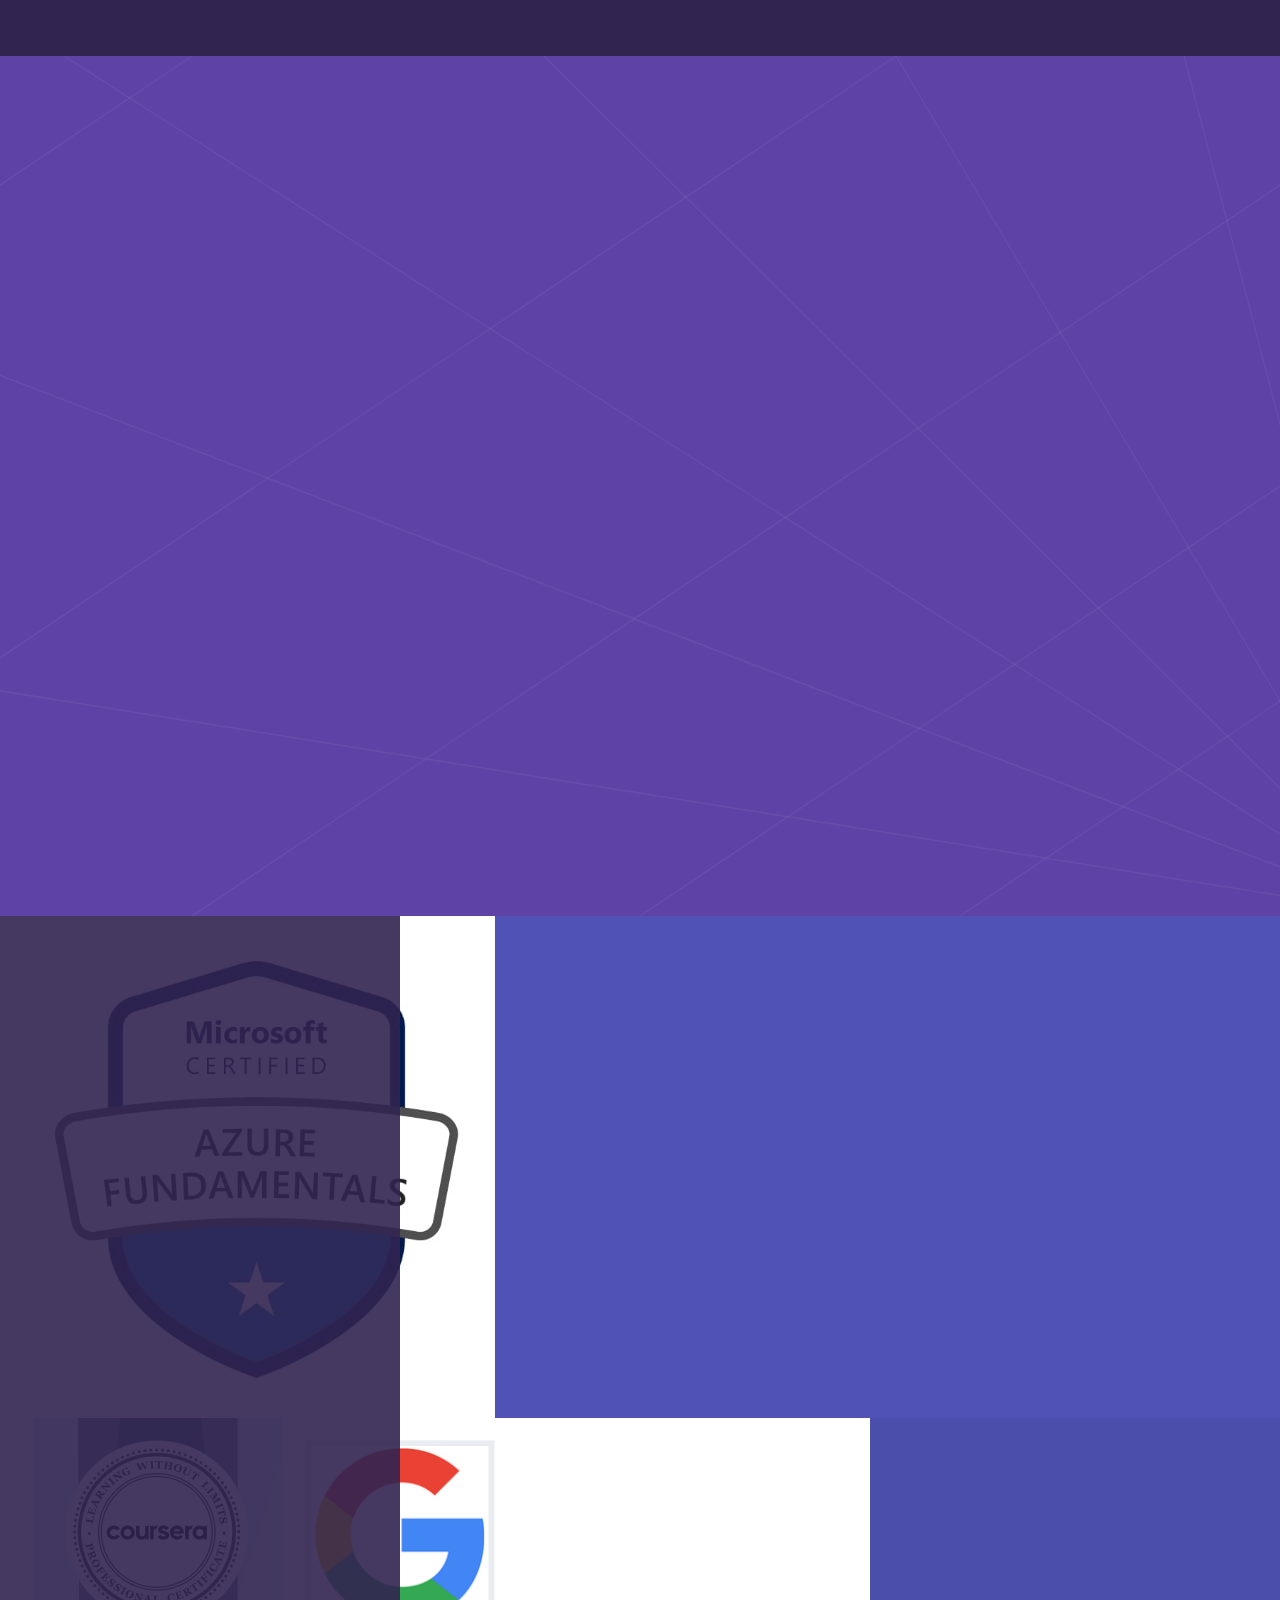
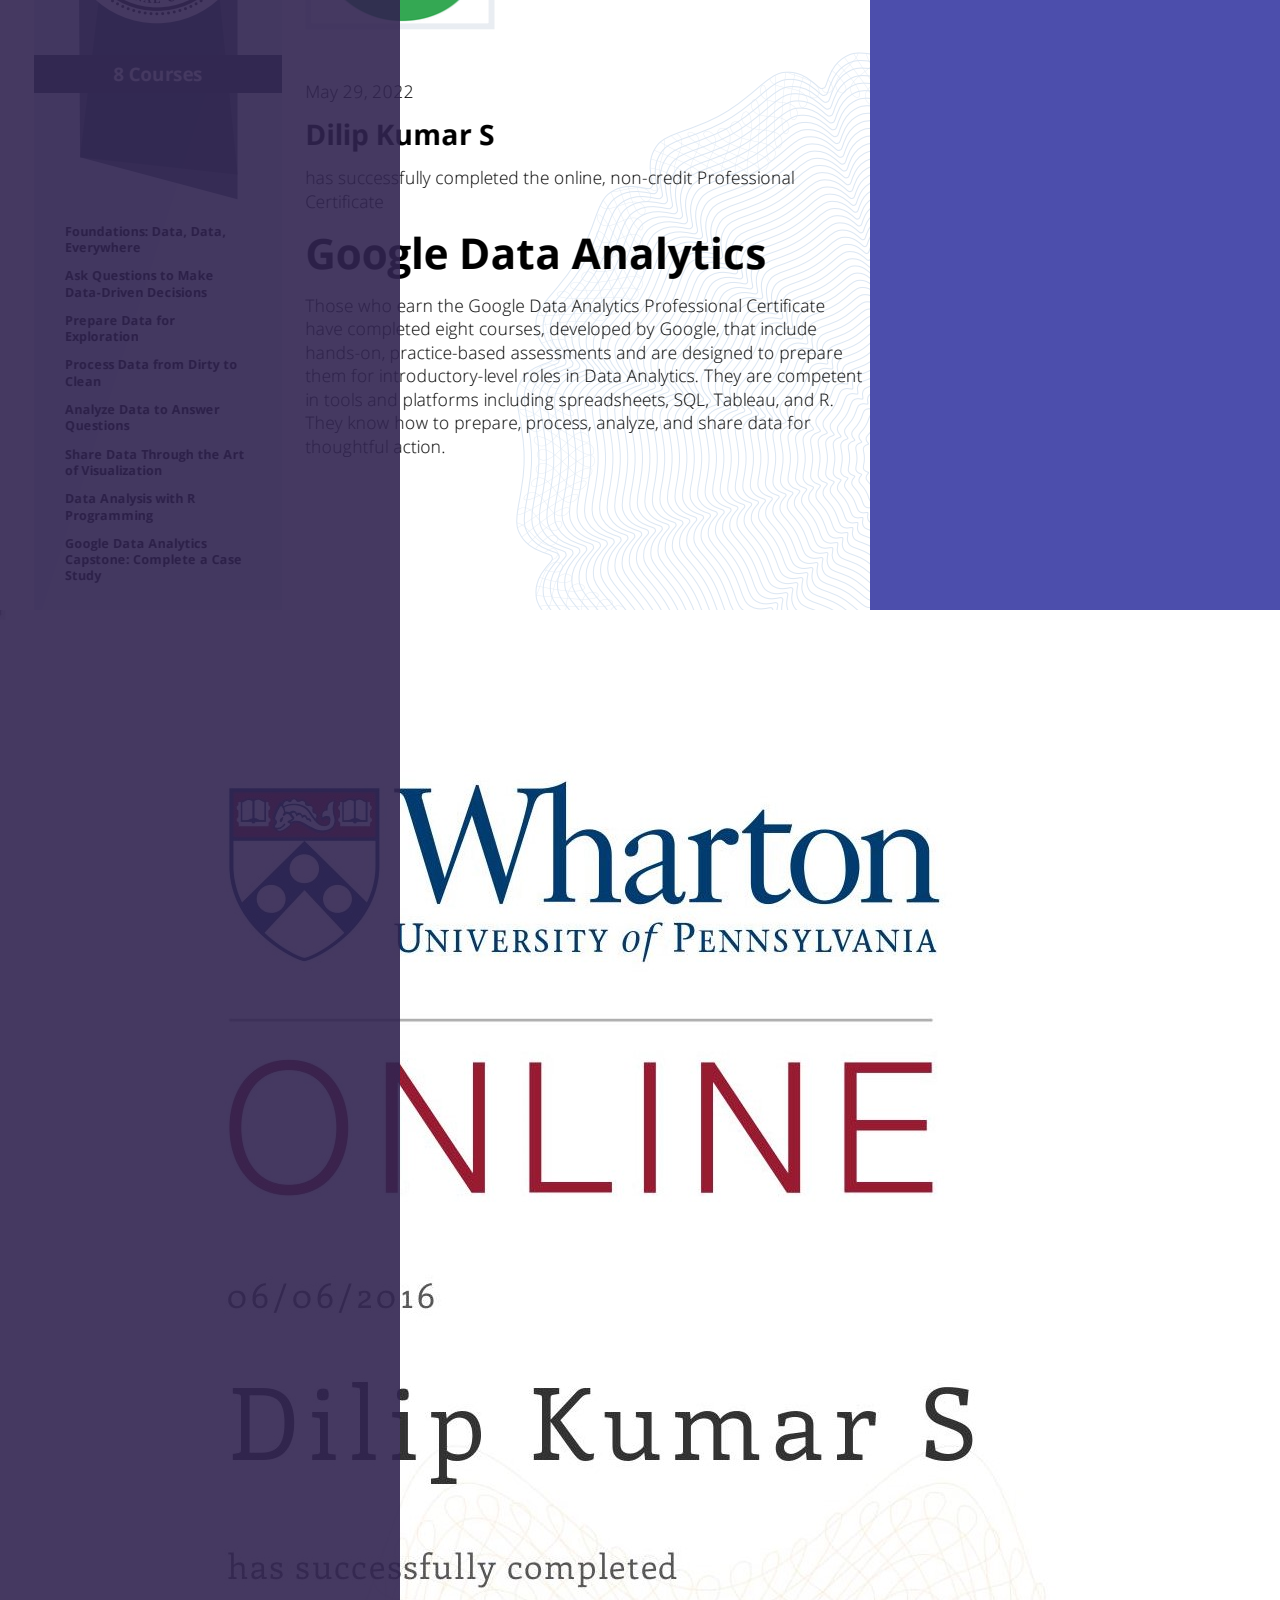
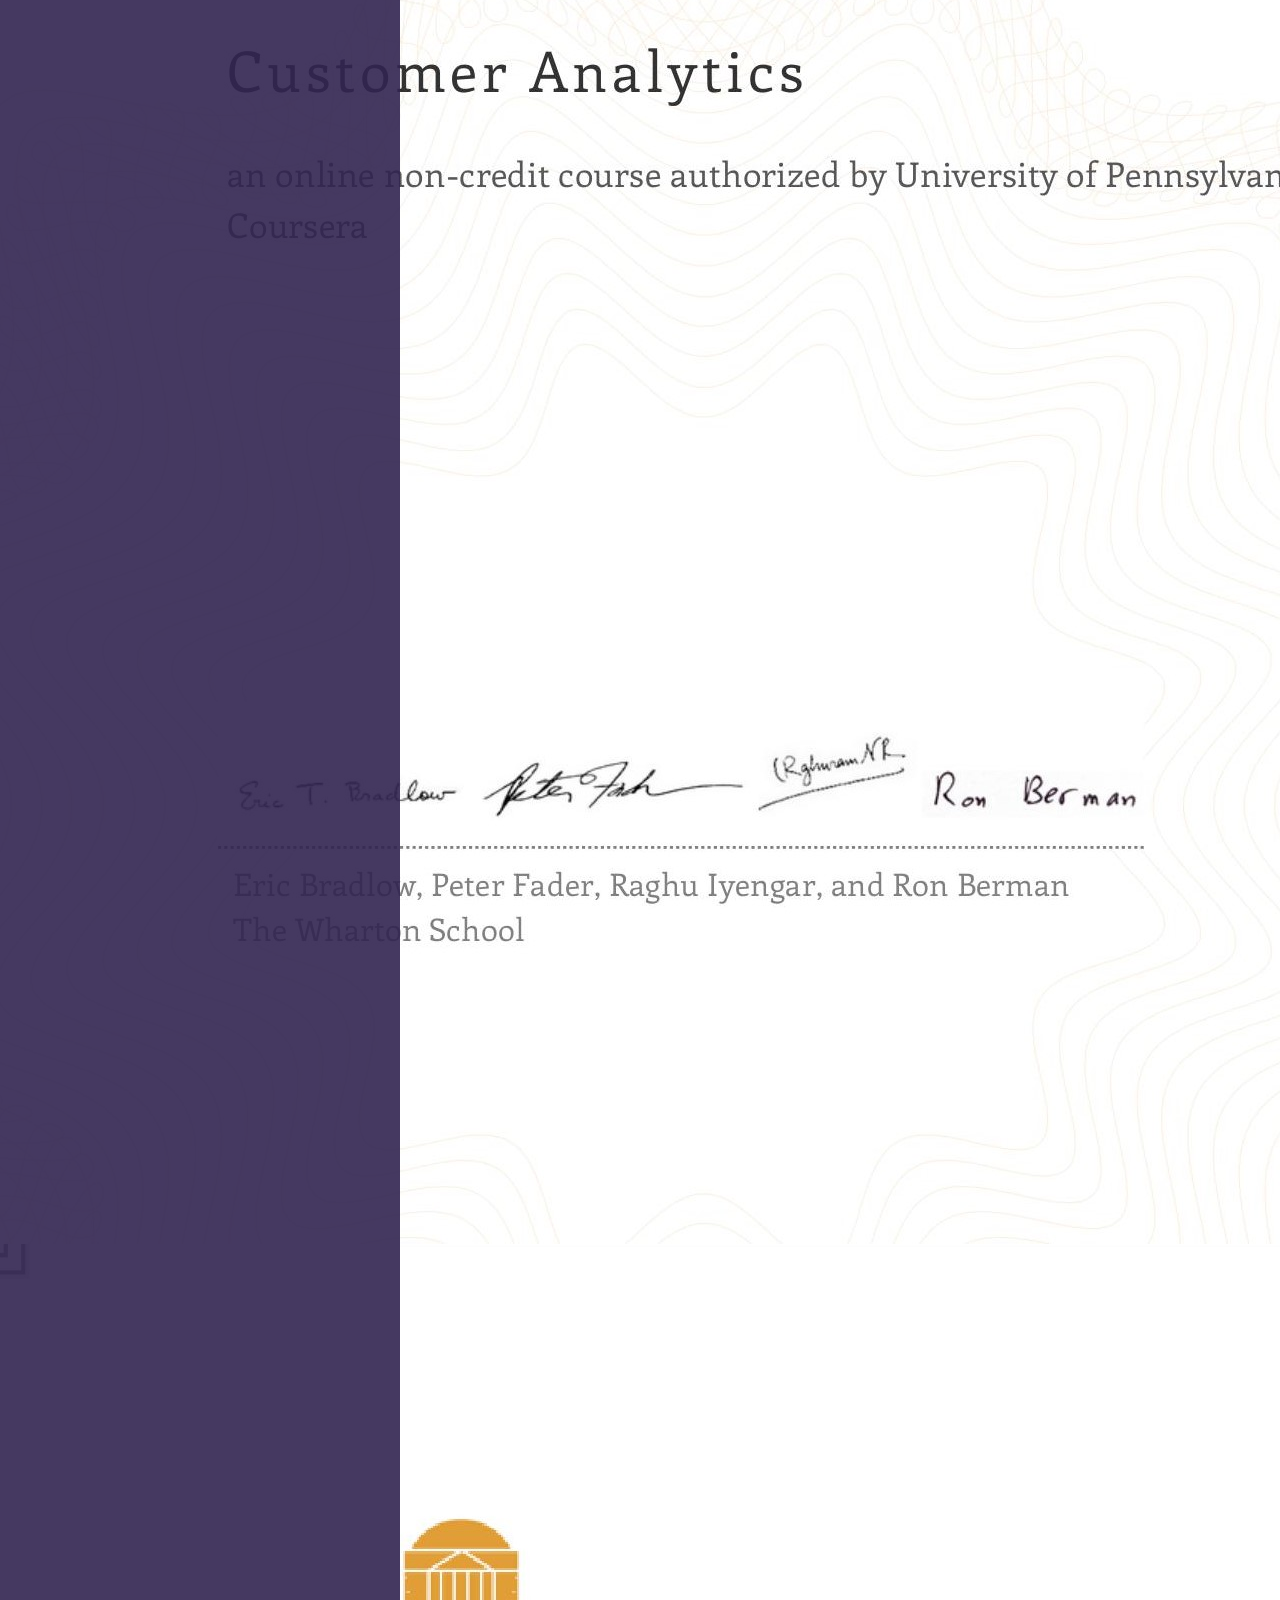
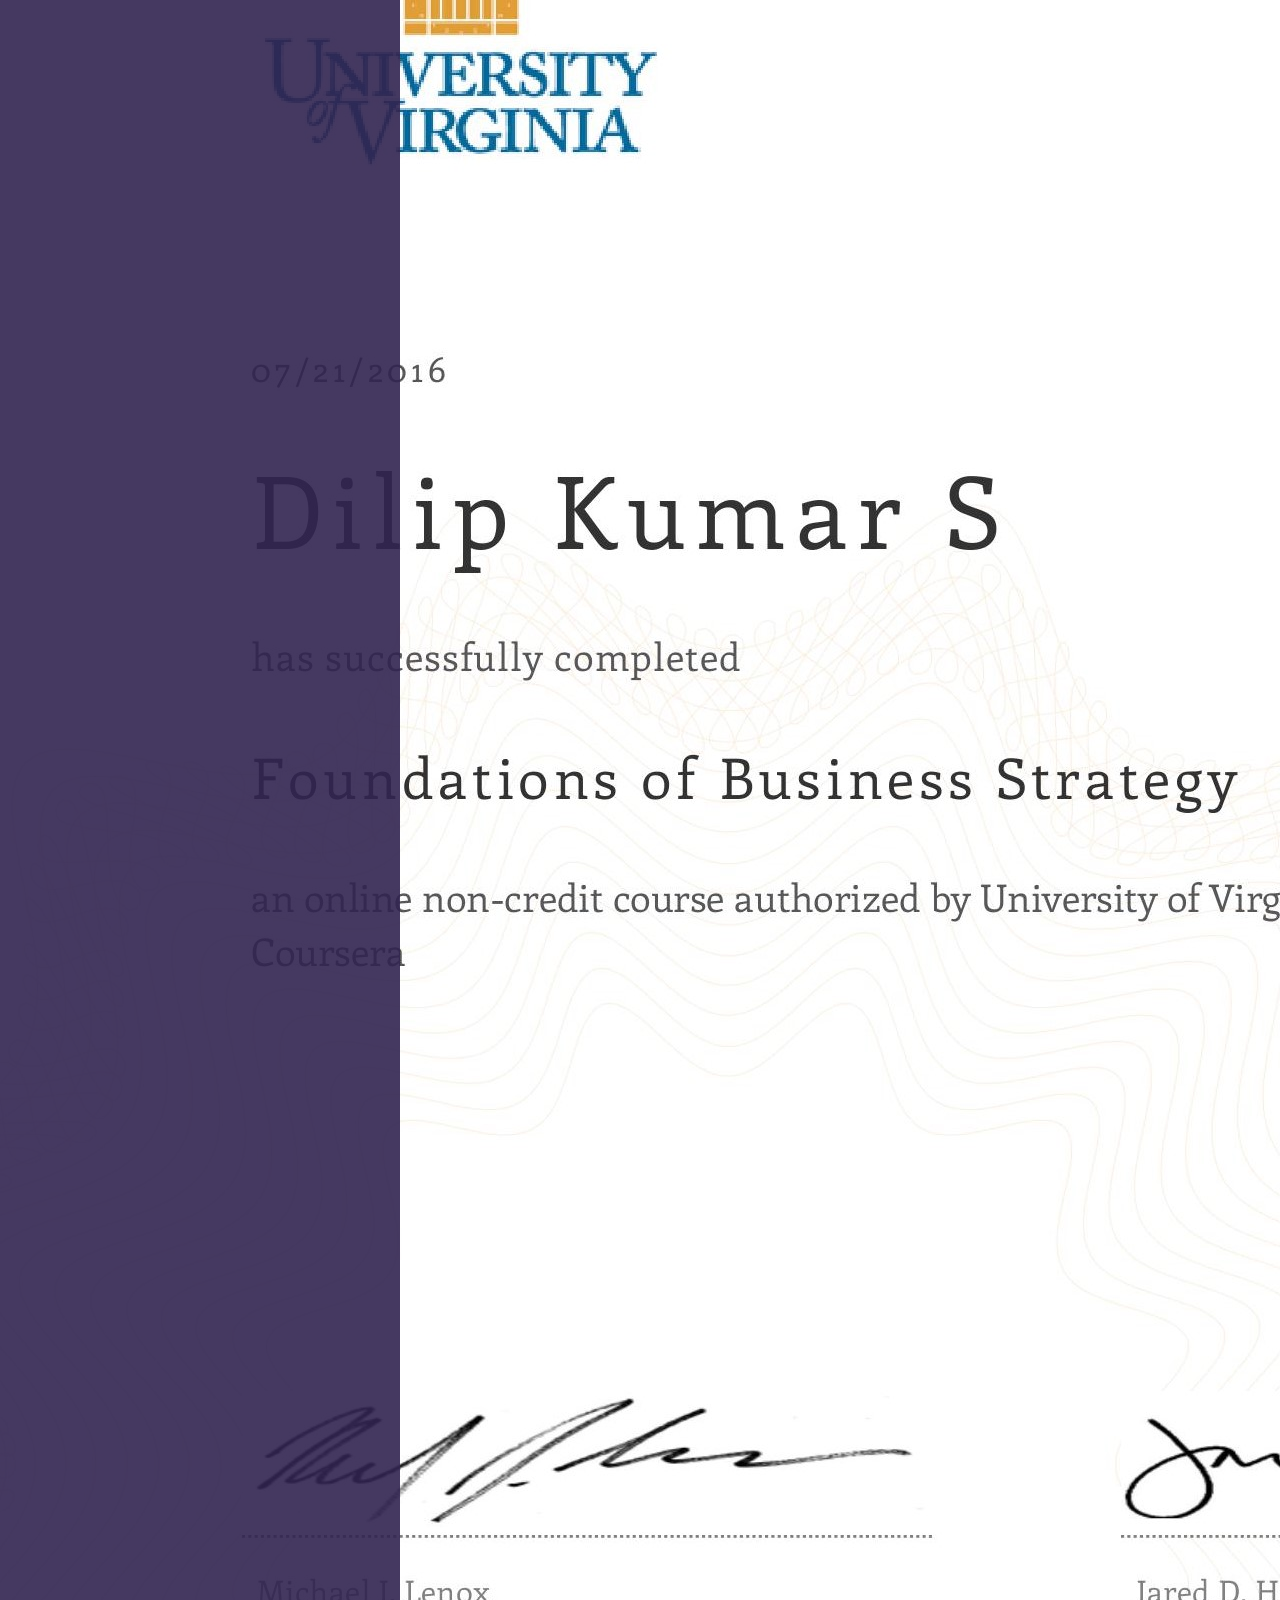
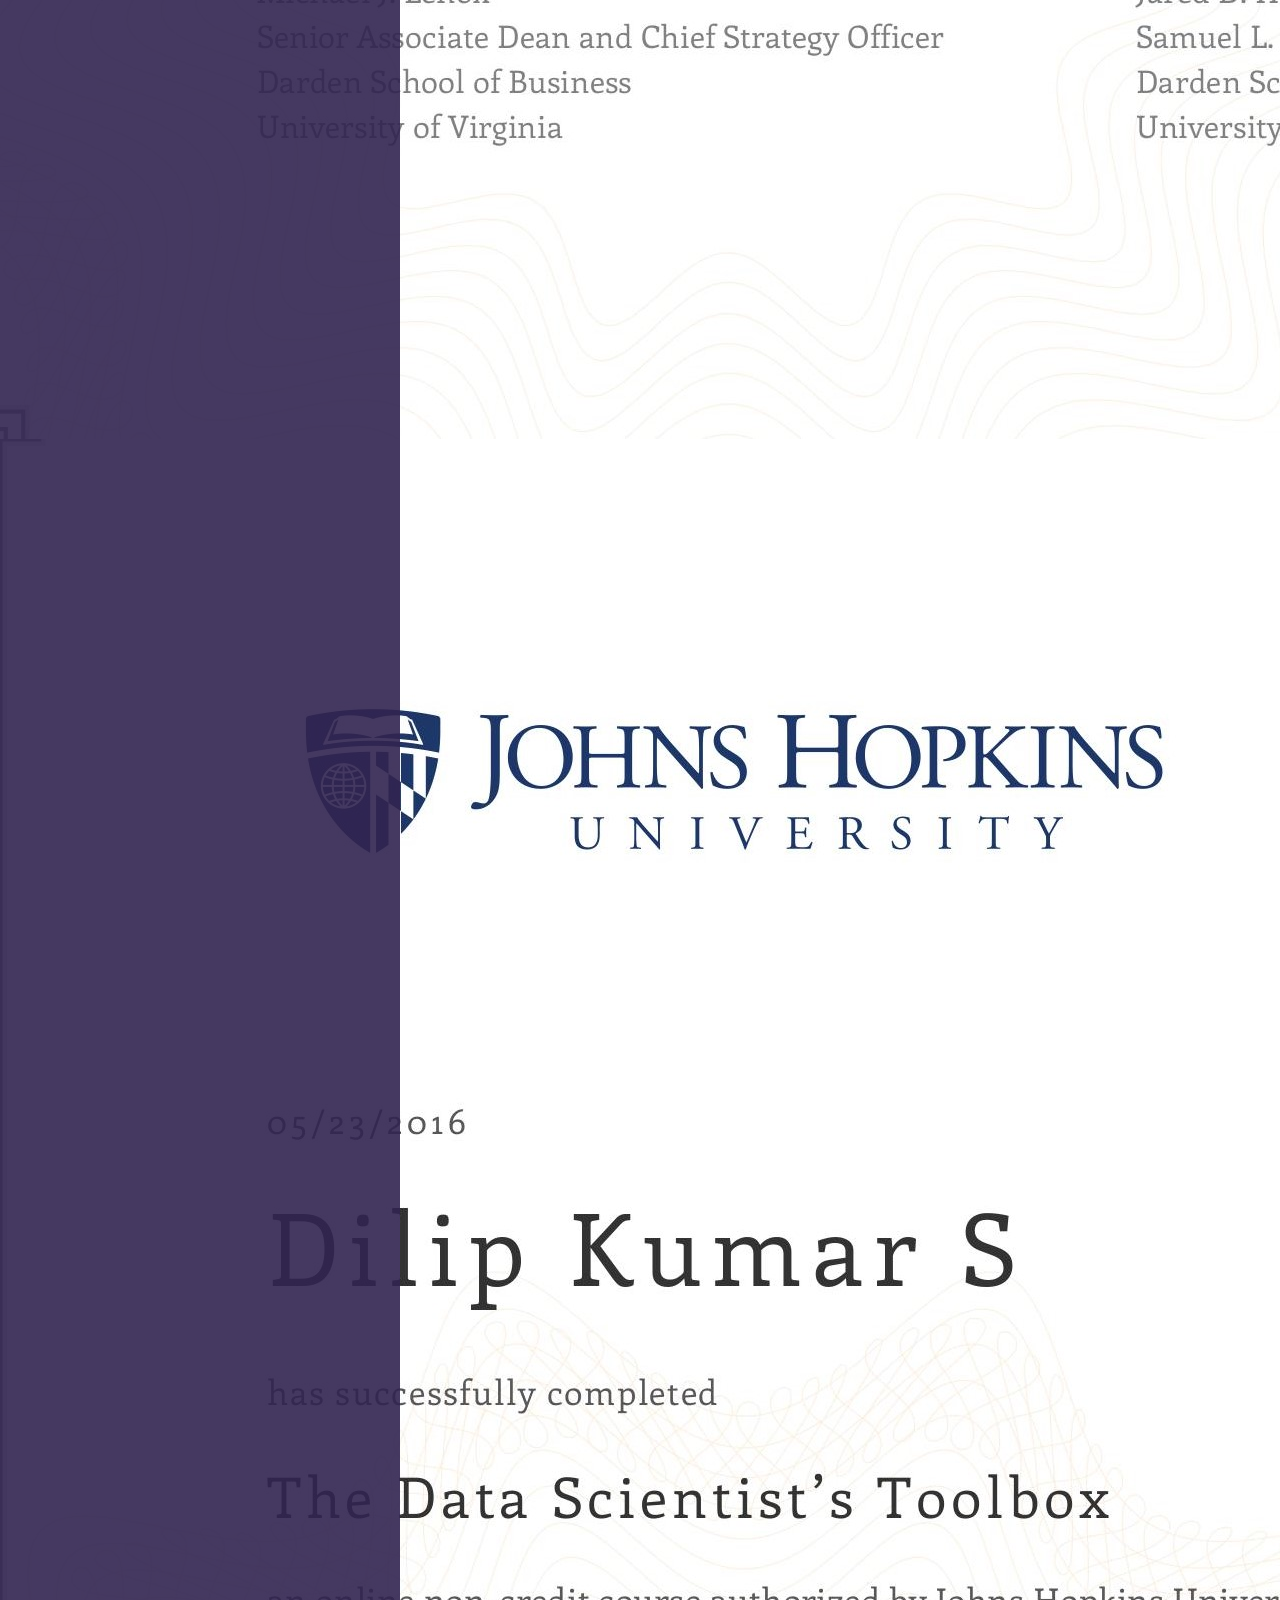
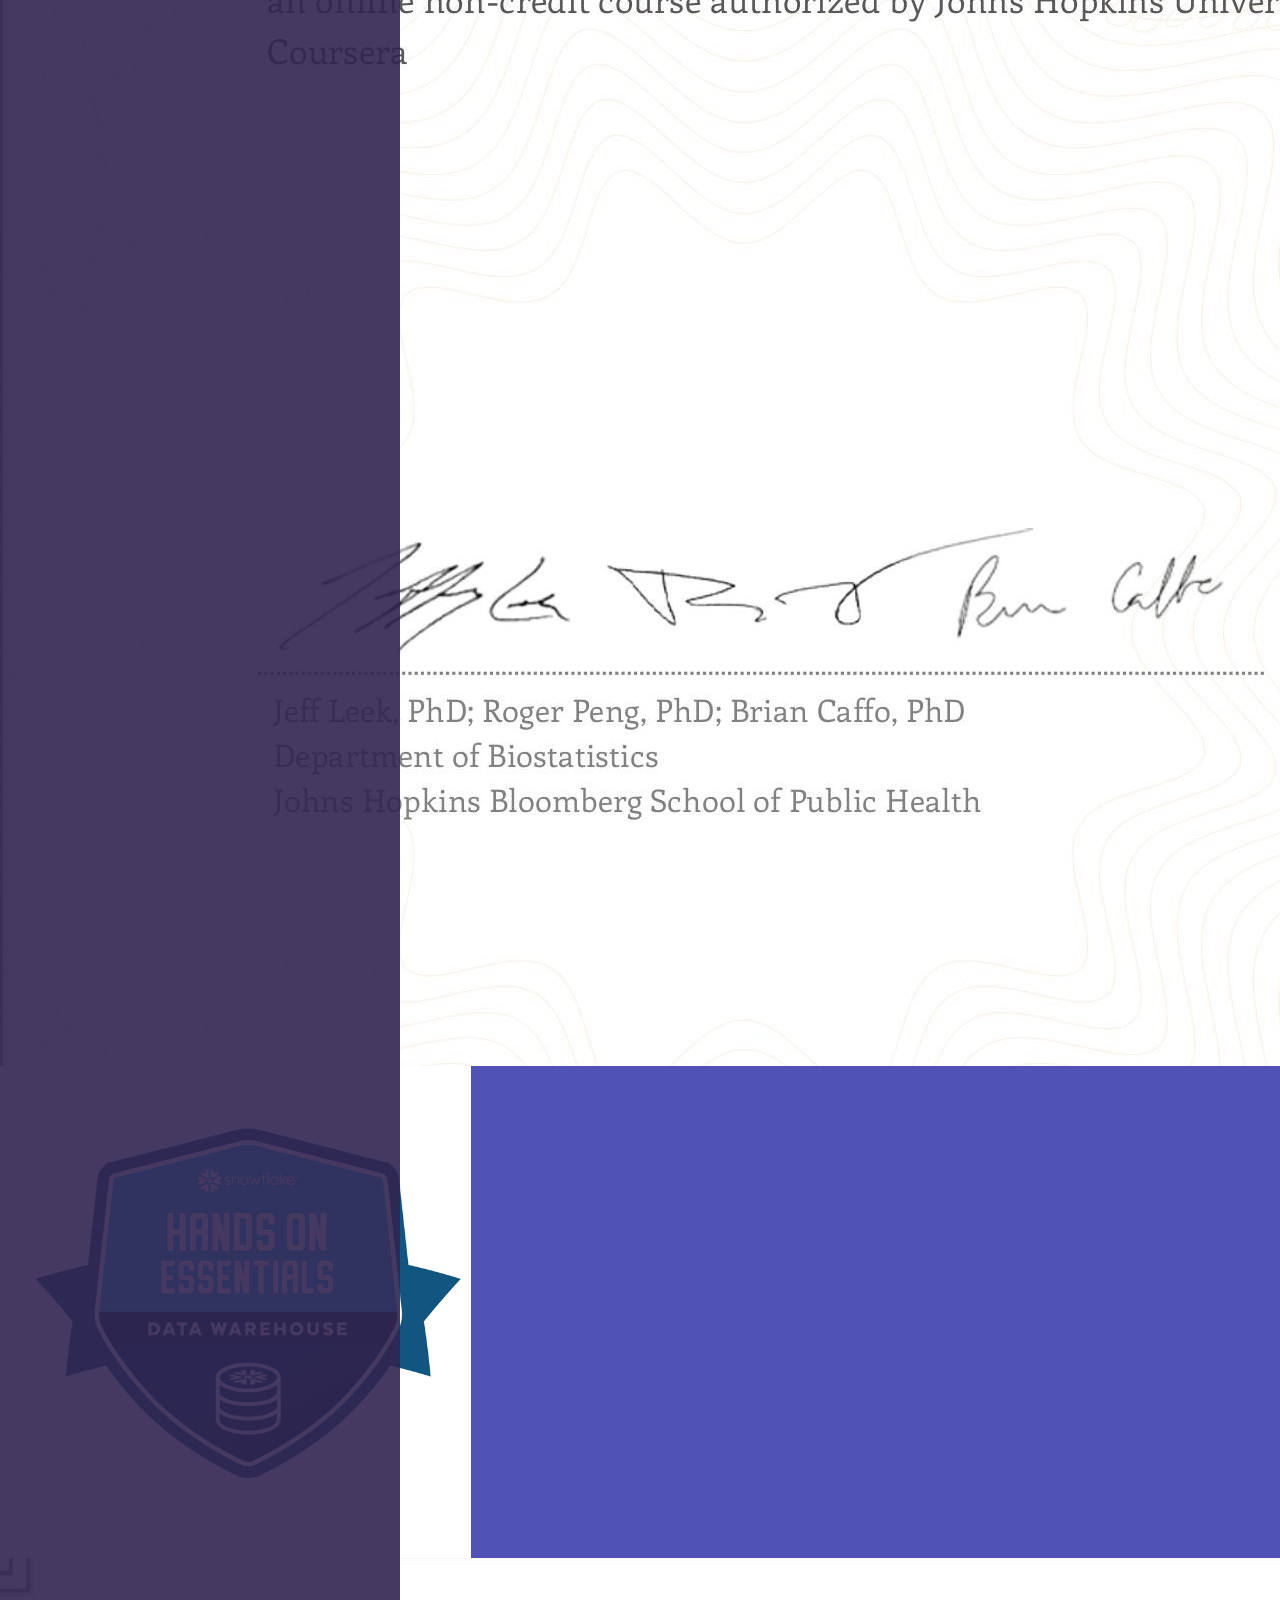
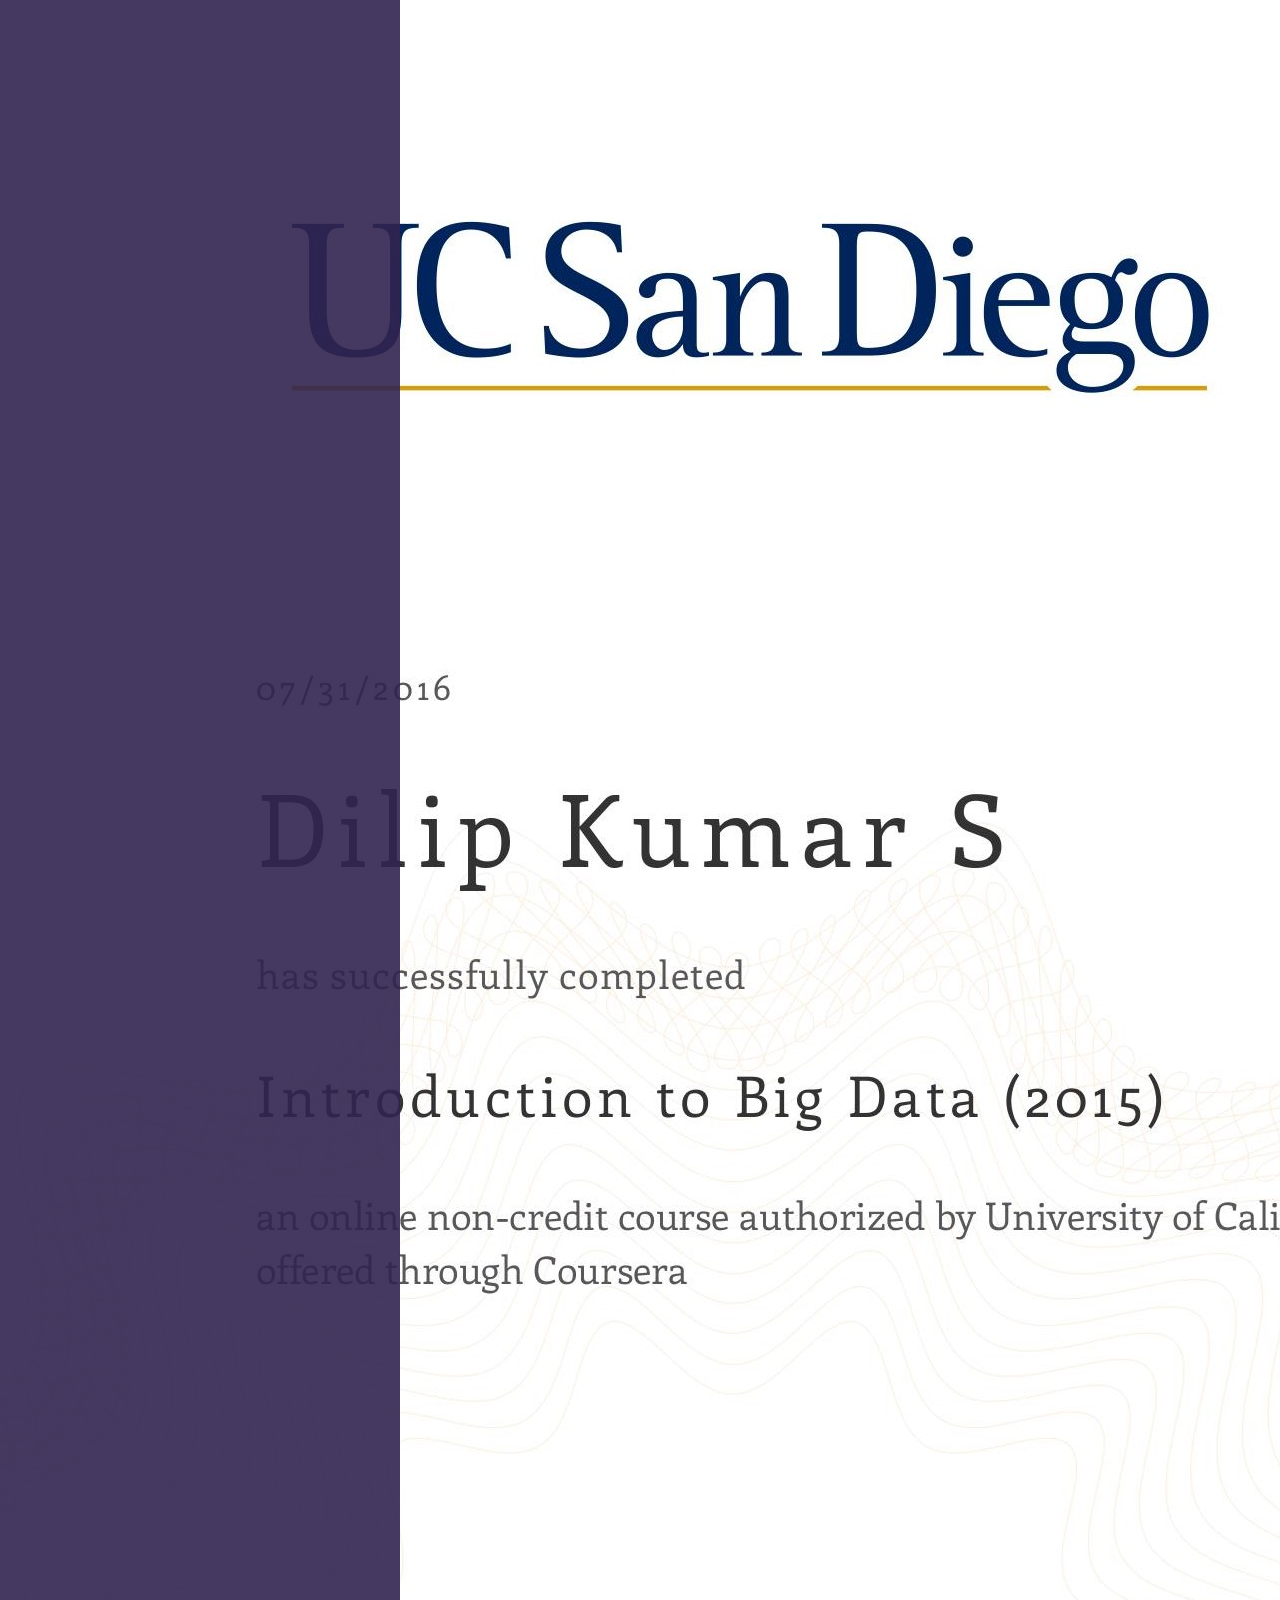
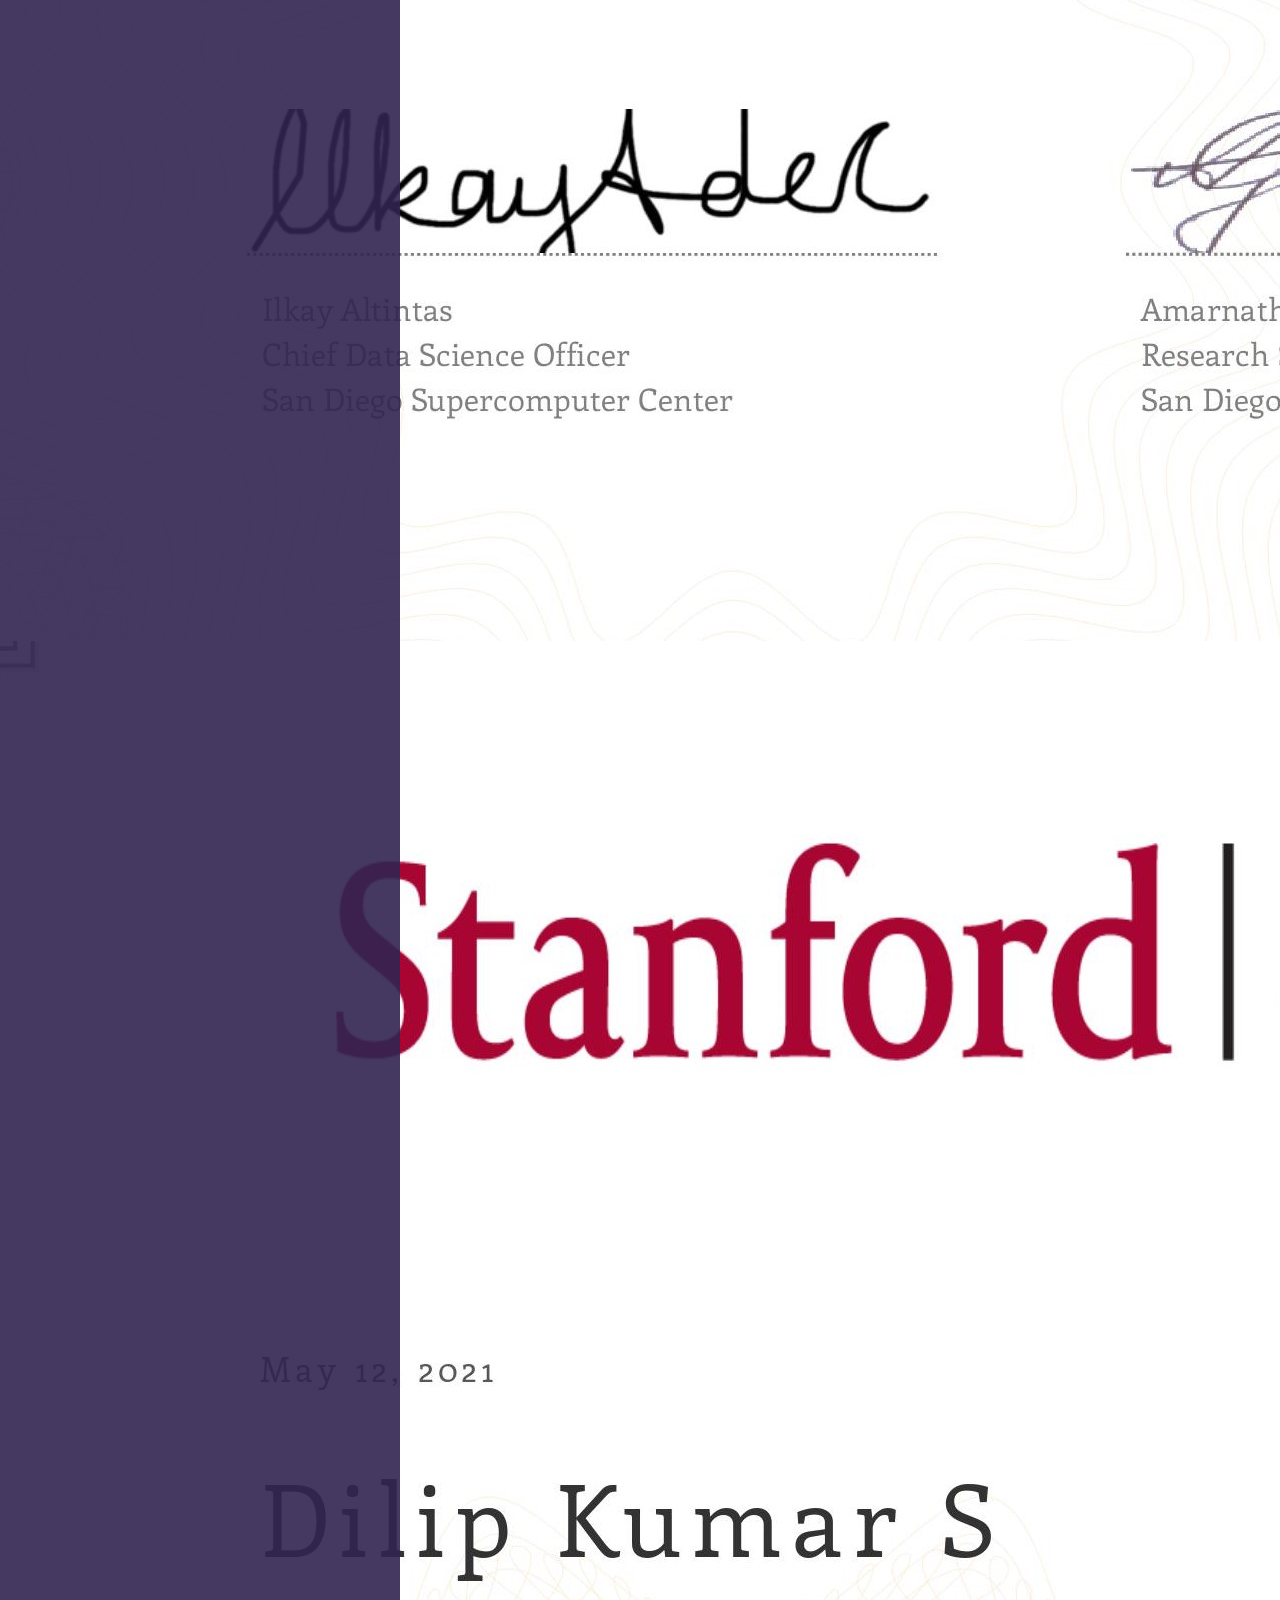
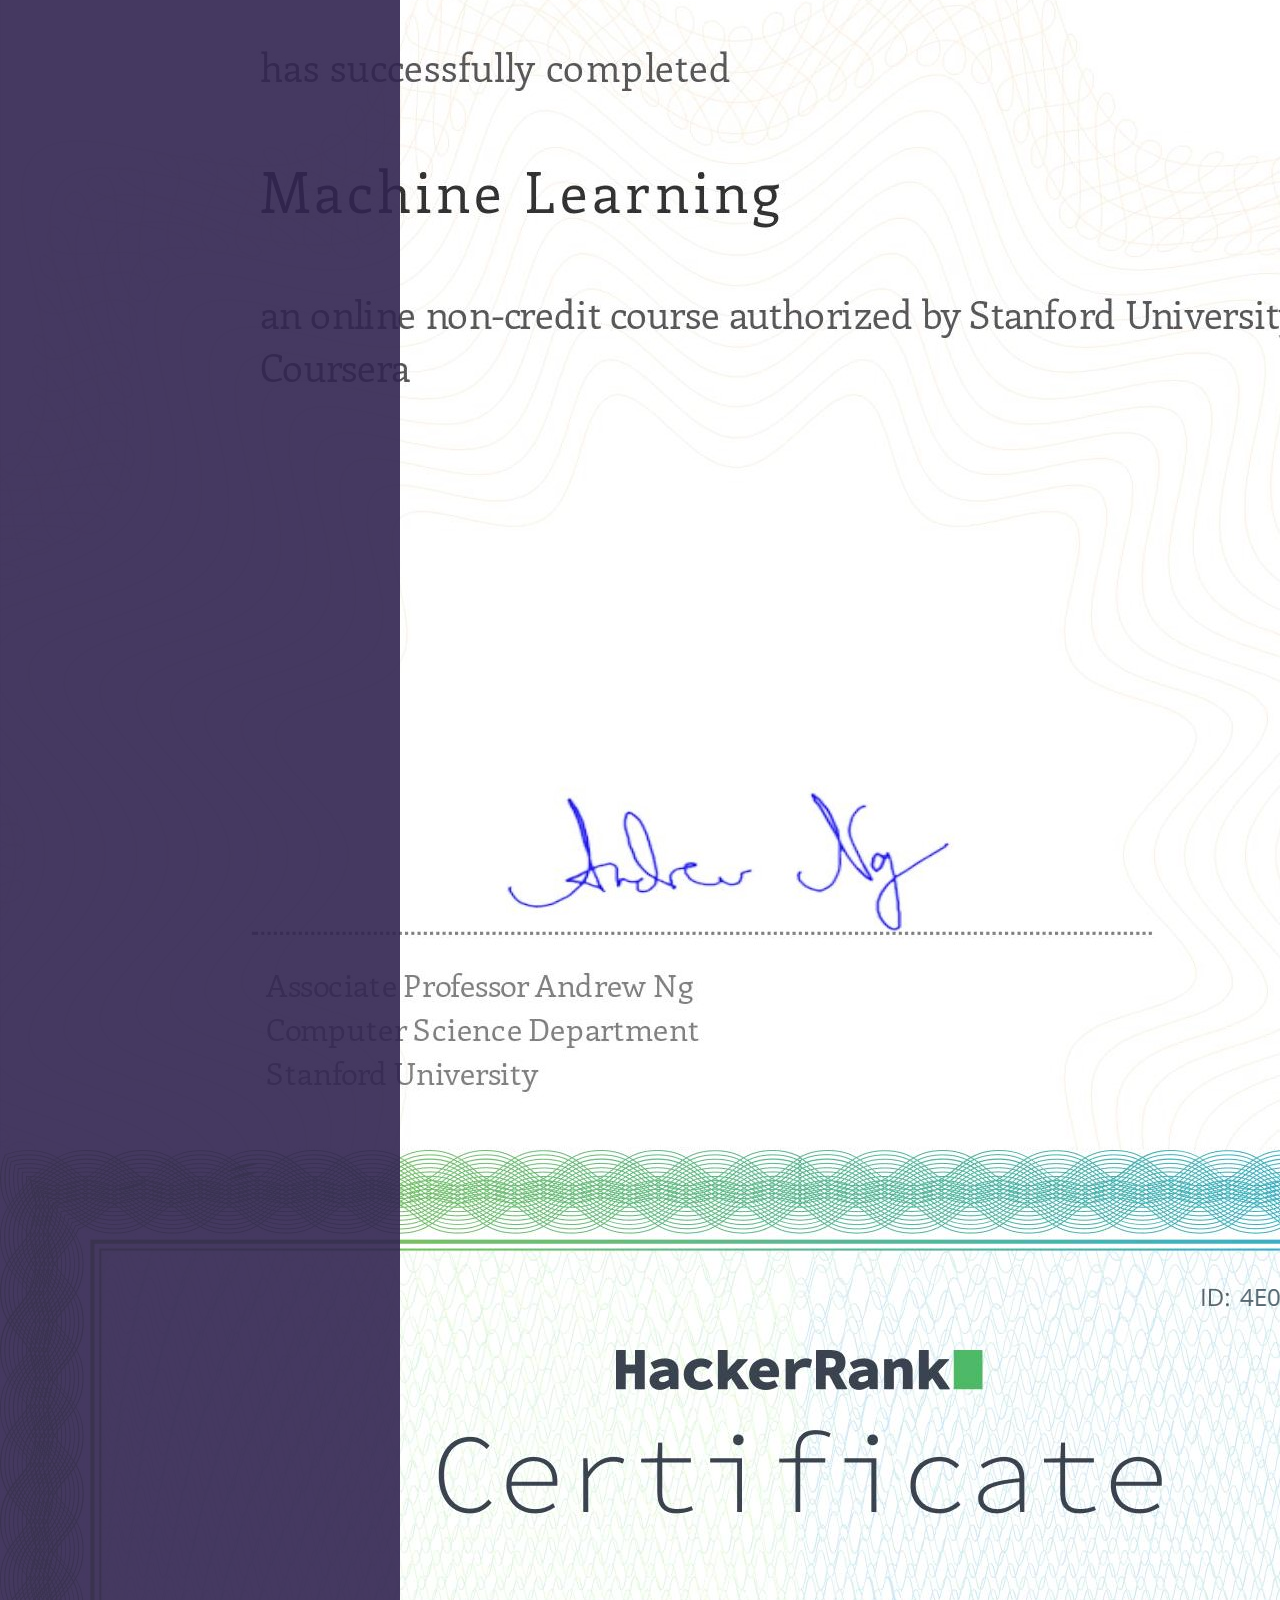
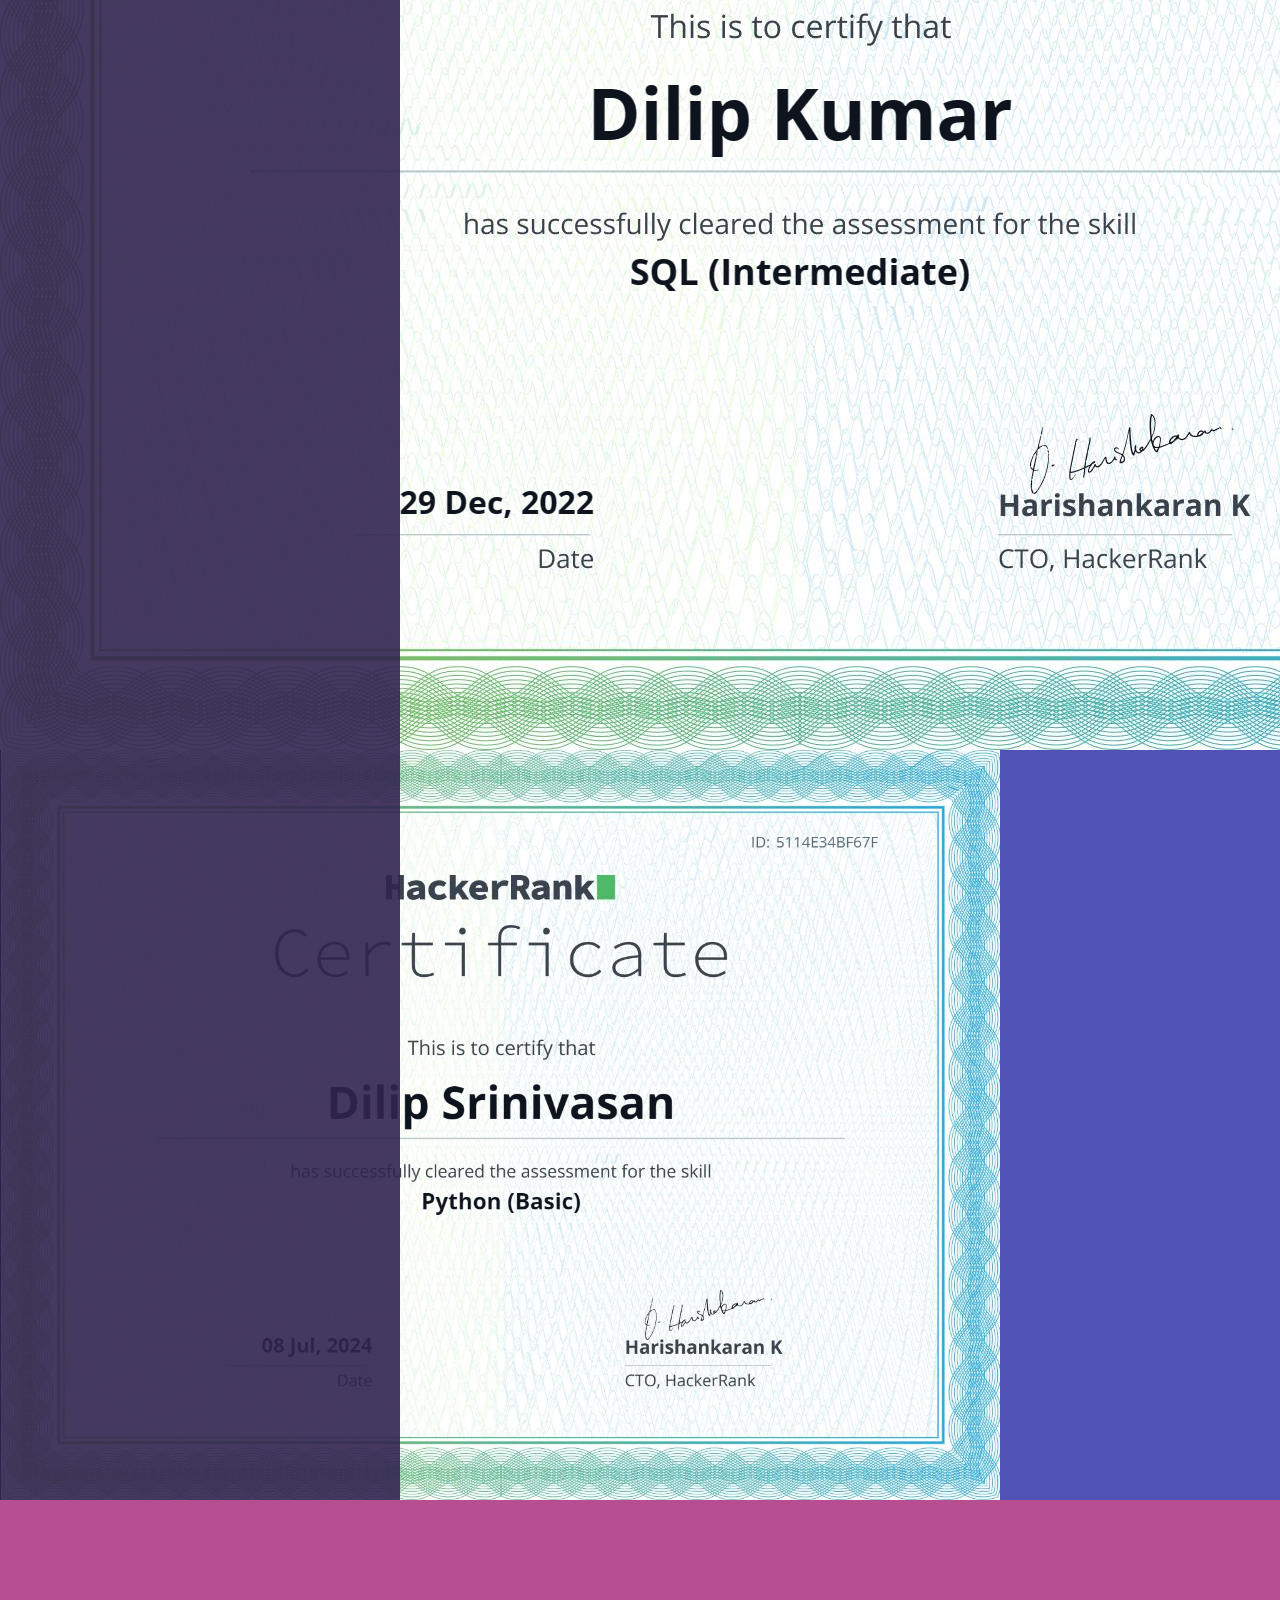
==== index.html @ 03570781 "Update index.html 44" ====
<!DOCTYPE HTML>
<!--
    Hyperspace by HTML5 UP
    html5up.net | @ajlkn
    Free for personal and commercial use under the CCA 3.0 license (html5up.net/license)
-->
<html>
<head>
    <title>Dilip's Portfolio</title>
    <meta charset="utf-8" />
    <meta name="viewport" content="width=device-width, initial-scale=1, user-scalable=no" />
    <link rel="stylesheet" href="assets/css/main.css" />
    <noscript><link rel="stylesheet" href="assets/css/noscript.css" /></noscript>
</head>
<body class="is-preload">

    <!-- Sidebar -->
    <section id="sidebar">
        <div class="inner">
            <nav>
                <ul>
                    <li><a href="#intro">Welcome</a></li>
                    <li><a href="#one">My Skillsets</a></li>
                    <li><a href="#two">Projects Worked </a></li>
                    <li><a href="#three">Get in touch</a></li>
                </ul>
            </nav>
        </div>
    </section>

    <!-- Wrapper -->
    <div id="wrapper">
        

        <!-- Intro -->
        <section id="intro" class="wrapper style1 fullscreen fade-up">
            <div class="inner">
                <h1>Dilip Kumar S</h1>
                <h2>About Me</h2>
                <p>
                    Prudent Data Business Analyst with a demonstrated history of working in the information technology
                    and services industry. I'm a Google certified Data Analyst when it comes to my Background 
                    
                    I'm Skilled in Data Analysis and Visualization, Trend Analysis, Statistical Data Analysis (R),
                    Big Data Analytics, Data Engineering, Machine Learning, Statistical Programming Languages, Databases, and Data Warehousing.
                    I'm certified in Azure Cloud Platform & Scrum Also I possess strong Analytical thinking,  
                    I posses experience working in Automotive, Healthcare Pharma & Manufacturing Industries<br />
                </p>
                <ul class="actions">
                    <li><a href="https://www.credly.com/users/dilip-kumar-s.f819e009/badges" class="button scrolly">Skill Badges</a></li>
                </ul>
<ul class="actions">
                    <li><a href="https://github.com/Dilip1100?tab=repositories" class="button scrolly">Sample Work</a></li>
                </ul>
                <ul class="actions">
                    <li><a href="https://dilip1100.github.io/DilipSrinivasan/Dashboards.html" class="button scrolly">Tableau Dashboards</a></li>
                </ul>
            </div>
        </section>

        <!-- One -->
        <section id="one" class="wrapper style2 spotlights">
             <section>
                <a href="#" class="image"><img src="images/pic12.jpg" alt="" data-position="center center" /></a>
                <div class="content">
                    <div class="inner">
                        <h2>Azure Data Concepts</h2>
                        <p>
                            Gained working knowledge around core Azure Data Concepts including IaaS, PaaS, SaaS. Deploying cloud data solutions such as 
                            Azure Cosmos DB, Azure SQL Server and various other Relational, Non Relational and Graph Databases(Gremlin)
                            Gained knowledge around Document Databases (JSON). Touched upon topics including Azure Synapse Analytics,
                            Azure Data Bricks, Data Factory and Azure Data Lake. 
                        </p>
                        <ul class="actions">
                            <li><a href="Projects.html" class="button">Learn more</a></li>
                        </ul>
                    </div>
                </div>
            </section>
             <section>
                <a href="#" class="image"><img src="images/pic13.png" alt="" data-position="center center" /></a>
                <div class="content">
                    <div class="inner">
                        <h2>Google Certified Data Analyst </h2>
                        <p>
                            Completed a Sequence of 8 Courses consisting of Stages of Data Analysis, Data Sourcing,
                            Data Cleansing, Data Transformation, Data Analysis and Finally Visualization 
                            Differentiated between a capstone, Case Study, and a Portfolio
                            Identified the key features and attributes of a completed case study
                            Applied the practices and procedures associated with the data analysis process to a given set of data
                            Discussed the use of case studies/portfolios when communicating with recruiters and potential employers

                        </p>
                        <ul class="actions">
                            <li><a href="Projects.html" class="button">Learn more</a></li>
                        </ul>
                    </div>
                </div>
            </section>
            <section>
                <a href="#" class="image"><img src="images/pic01.jpg" alt="" data-position="center center" /></a>
                <div class="content">
                    <div class="inner">
                        <h2>Customer Analytics</h2>
                        <p>
                            Describe the major methods of customer data collection used by companies and understand how this data can inform business decisions
                            Describe the main tools used to predict customer behavior and identify the appropriate uses for each tool
                            Communicate key ideas about customer analytics and how the field informs business decisions
                            Communicate the history of customer analytics and latest best practices at top firms
                        </p>
                        <ul class="actions">
                            <li><a href="Projects.html" class="button">Learn more</a></li>
                        </ul>
                    </div>
                </div>
            </section>
            <section>
                <a href="#" class="image"><img src="images/pic02.jpg" alt="" data-position="top center" /></a>
                <div class="content">
                    <div class="inner">
                        <h2>Business Strategy</h2>
                        <p>
                            Demonstrated my ability to think strategically, analyze the competitive environment,
                            and recommend firm positioning and value creation. Through this course developed at the Darden School of Business at the University of Virginia,
                            I did explore the underlying theory and frameworks that provide the foundations of a successful business strategy and provide the tools needed to
                            understand that strategy such as SWOT, Competitor, Environmental, Five Forces, and Capabilities Analyses and Strategy Maps
                        </p>
                        <ul class="actions">
                            <li><a href="Projects.html" class="button">Learn more</a></li>
                        </ul>
                    </div>
                </div>
            </section>
            <section>
                <a href="#" class="image"><img src="images/pic03.jpg" alt="" data-position="25% 25%" /></a>
                <div class="content">
                    <div class="inner">
                        <h2>Data Science Toolbox</h2>
                        <p>
                            In this course I was introduced to the main tools and ideas in the data scientist's toolbox.
                            The course give me an overview of the data, questions, and tools that data analysts and data scientists work with.
                            There were two components to this course. The first is a conceptual introduction to the ideas behind turning data into actionable knowledge.
                            The second was a practical introduction to the tools that will be used in the program like version control, markdown, git, GitHub, R, and RStudio.
                        </p>
                        <ul class="actions">
                            <li><a href="Projects.html" class="button">Learn more</a></li>
                        </ul>
                    </div>
                </div>
            </section>
            <section>
                <a href="#" class="image"><img src="images/SnowFlake.png" alt="" data-position="center center" /></a>
                <div class="content">
                    <div class="inner">
                        <h2>Snow Flake Data Warehousing</h2>
                        <p>
                            Completed Snow Flake Data Warehousing Workshop and gained hands on skills for creation of Databases,
                            Creation of Tables and Schemas, Loading data into Tables, API connections to AWS Buckets, RBAC involved 
                            in Snow Flake, SnowSql Queries for Data Manipulation & Data Definition 
                        </p>
                        <ul class="actions">
                            <li><a href="Projects.html" class="button">Learn more</a></li>
                        </ul>
                    </div>
                </div>
            </section>
            <section>
                <a href="#" class="image"><img src="images/pic07.jpg" alt="" data-position="25% 25%" /></a>
                <div class="content">
                    <div class="inner">
                        <h2>Big Data</h2>
                        <p>
                            I gained an understanding of what insights big data can provide through hands-on experience with the tools and systems used by big
                            data scientists and engineers. I was guided through the basics of using Hadoop with MapReduce, Spark, Pig and Hive.
                            I learnt how one can perform predictive modeling and leverage graph analytics to model problems.
                            I was able to ask the right questions about data, communicate effectively with data scientists, and do basic exploration of large,
                            complex datasets
                        </p>
                        <ul class="actions">
                            <li><a href="Projects.html" class="button">Learn more</a></li>
                        </ul>
                    </div>
                </div>
            </section>
            <section>
                <a href="#" class="image"><img src="images/pic08.jpg" alt="" data-position="25% 25%" /></a>
                <div class="content">
                    <div class="inner">
                        <h2>Machine Learning</h2>
                        <p>
                            This course provided a broad introduction to machine learning, datamining, and statistical pattern recognition.
                            Topics included (i) Supervised learning (parametric/non-parametric algorithms, support vector machines, kernels, neural networks)
                            (ii) Unsupervised learning (clustering, dimensionality reduction, recommender systems, deep learning)
                            (iii) Best practices in machine learning (bias/variance theory; innovation process in machine learning and AI)
                            The course also drew from numerous case studies and applications, so I learnt how to apply learning algorithms
                            to building smart robots (perception, control), text understanding (web search, anti-spam), computer vision,
                            medical informatics, audio, database mining, and other areas.
                        </p>
                        <ul class="actions">
                            <li><a href="Projects.html" class="button">Learn more</a></li>
                        </ul>
                    </div>
                </div>
            </section>
             <section>
                <a href="#" class="image"><img src="images/SQL.png" alt="" data-position="25% 25%" /></a>
                <div class="content">
                    <div class="inner">
                        <h2>SQL</h2>
                        <p>
                            SQL HackerRank Certified 
                        </p>
                        <ul class="actions">
                            <li><a href="Projects.html" class="button">Learn more</a></li>
                        </ul>
                    </div>
                </div>
            </section>
  <section>
                <a href="#" class="image"><img src="images/Python.PNG" alt="" data-position="25% 25%" /></a>
                <div class="content">
                    <div class="inner">
                        <h2>PYTHON</h2>
                        <p>
                            PYTHON HackerRank Certified 
                        </p>
                        <ul class="actions">
                            <li><a href="Projects.html" class="button">Learn more</a></li>
                        </ul>
                    </div>
                </div>
            </section>

        </section>

        <!-- Two -->
        <section id="two" class="wrapper style3 fade-up">
            <div class="inner">
                <h2>Projects Worked</h2>
                <p>I have worked in data analytics projects which involved data extraction, cleansing, wrangling, analysis and visualization </p>
                <div class="features">
                    <section>
                        <span class="icon solid major fa-desktop"></span>
                        <h3>McKinsey Trend Driver</h3>
                        <p>
                            A Quarterly Analysis carried out for McKinsey on their employee healthcare data. I did it during my tenure with
                            IBM Watson Health. This is a very exhaustive and thourough analysis which yeilds various financial insights such as
                            YoY%, QoQ%, MoM%, Forecast, KPI .,
                        </p>
                    </section>
                    <section>
                        <span class="icon solid major fa-cog"></span>
                        <h3>Tools Involved</h3>
                        <p>
                            This analysis provides a very granular level of insights of employee
                            claims data carried out by extracting data
                            from Cognos repository and applying various Cognos and Spreadsheet (Excel) functions to derive results and curate a
                            detailed presentation as the final deliverable
                        </p>
                    </section>
                    <section>
                        <span class="icon solid major fa-desktop"></span>
                        <h3>Enterprise Quality Vault </h3>
                        <p>
                            It was a document managemet project based on Veeva platform carried out during my tenure with AstraZeneca
                            Here I carried out Supplier data extraction, cleanse, and Analysis by applying various code book Filters in order to
                            derive the final deliverable which is a Excel Flatfile
                        </p>
                    </section>
                    <section>
                        <span class="icon solid major fa-cog"></span>
                        <h3>Tools Involved</h3>
                        <p>
                            Supplier Data was extracted from the SAP
                            Data redundancy was eliminated and clustered using OpenRefine Then,
                            Data Code Book was used for applying filters and curating the information needed
                        </p>
                    </section>
                    <section>
                        <span class="icon solid major fa-desktop"></span>
                        <h3>Cyclistic Bike-Share Analysis </h3>
                        <p>
                            Cyclistic, a bike-share company in Chicago. For maximizing the number of annual memberships, the
                            team wants to understand how casual riders and annual members use Cyclistic bikes Differ. This was carried out
                            using public data set and results yeilded help make strategic business decisions using Quarterly generated data files
                        </p>
                    </section>
                    <section>
                        <span class="icon solid major fa-cog"></span>
                        <h3>Tools Involved </h3>
                        <p>
                            The four data files in CSV format were loaded into "R" IDE (R Studio) and then binded into a single Data Frame
                            Data Manipulation was carried out to eleminate any differences in data parameters
                            A Summary of the analysis was created and finally Visualization of the Findings was created To answer the question 
                            “In what ways do members and casual riders use Divvy bikes differently?”
                        </p>
                    </section>
                    <section>
                        <span class="icon solid major fa-desktop"></span>
                        <h3>Employee Retention Analysis </h3>
                        <p>
                            Health Company data also which is at any given point of time, has around 4000 employees. However, every year, around 15% of its employees leave the company and need to be replaced with the talent pool available in the job market.<br />
                            the management wants to understand what factors they should focus on, in order to curb attrition and how the employement numbers will impact them<br />

                        </p>
                    </section>
<section>
                        <span class="icon solid major fa-cog"></span>
                        <h3>Tools Involved </h3>
                        <p>
                            The analysis was carried out by loading the Excel Flat file into Tableau and creating joins of different tables
                            The Dashboard consists of four charts each gauging the employee retention factors consolidated togeather
                        </p>
                    </section>
<section>
                        <span class="icon solid major fa-desktop"></span>
                        <h3>NLP for Sentiment  Analysis </h3>
                        <p>
                            Amazon customer reviews sample data was collected and cleansed Post which it was uploaded onto Google Colab and sentiment of each review was classified by the Model powered by LLM Pipeline () for sentiment analysis .<br />
                            the reviews were classified as Positive or Negative based upon the sentiment by leveraging the llms trained on massive data<br />

                        </p>
                    </section>
                    

 <section>
                        <span class="icon solid major fa-cog"></span>
                        <h3>Tools Involved </h3>
                        <p>
                           CHAT GPT for code generation and Google Colab for running the Model by loading the CSV flat file 
                        </p>
                    </section>


                   </div>
                <ul class="actions">
                    <li><a href="Projects.html" class="button">Learn more</a></li>
                </ul>
            </div>
        </section>
    <!-- Three -->
        <section id="three" class="wrapper style1 fade-up">
            <div class="inner">
                <h2>Get in touch</h2>
                <p></p>
                <div class="split style1">
                    <section>
                        <ul class="contact">
                            <li>
                                <h3>Address</h3>
                                <span>
                                    1632 F H Block 13th Main Road <br />
                                    Anna Nagar, Chennai 600040<br />
                                    India
                                </span>
                            </li>
                            <li>
                                <h3>Email</h3>
                                <a href="#">dilips1100@yahoo.com</a>
                            </li>
                            <li>
                                <h3>Phone</h3>
                                <span>91-9500199333</span>
                            </li>
                            <li>
                                <h3>Social</h3>
                                <ul>
                                    <li><a href="https://github.com/Dilip1100" class="icon brands fa-github"><span class="label">GitHub</span></a></li>
                                    <li><a href="https://www.linkedin.com/in/dilipkumarsrinivasan-43a573a3/" class="icon brands fa-linkedin-in"><span class="label">LinkedIn</span></a></li>
                                </ul>
                            </li>
                        </ul>
                    </section>
                </div>
            </div>
        </section>
</div>
      <!-- Footer -->
    <footer id="footer" class="wrapper style1-alt">
        <div class="inner">
            <ul class="menu">
                <li>&copy; Dilip</li>
                <li>Design: <a href="http://html5up.net">HTML5 UP</a></li>
            </ul>
        </div>
    </footer>

    <!-- Scripts -->
    <script src="assets/js/jquery.min.js"></script>
    <script src="assets/js/jquery.scrollex.min.js"></script>
    <script src="assets/js/jquery.scrolly.min.js"></script>
    <script src="assets/js/browser.min.js"></script>
    <script src="assets/js/breakpoints.min.js"></script>
    <script src="assets/js/util.js"></script>
    <script src="assets/js/main.js"></script>

</body>
</html>
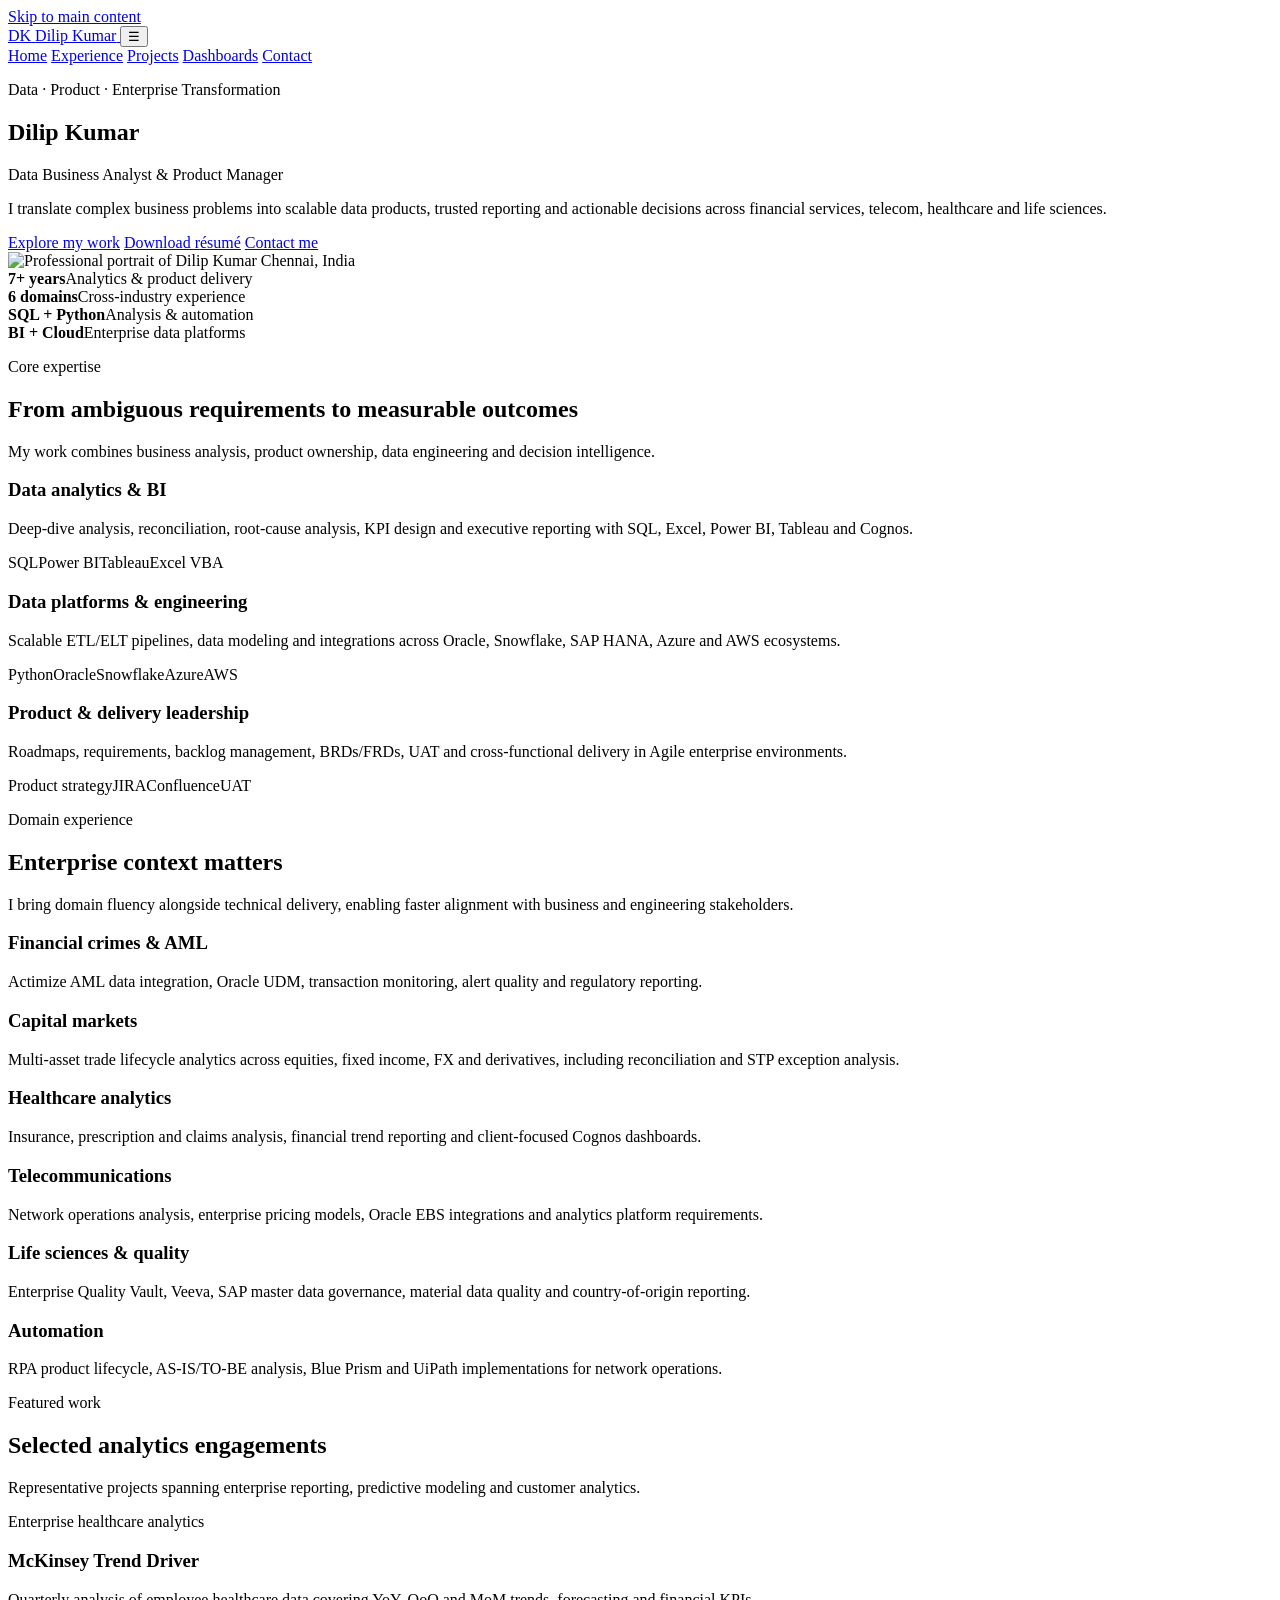
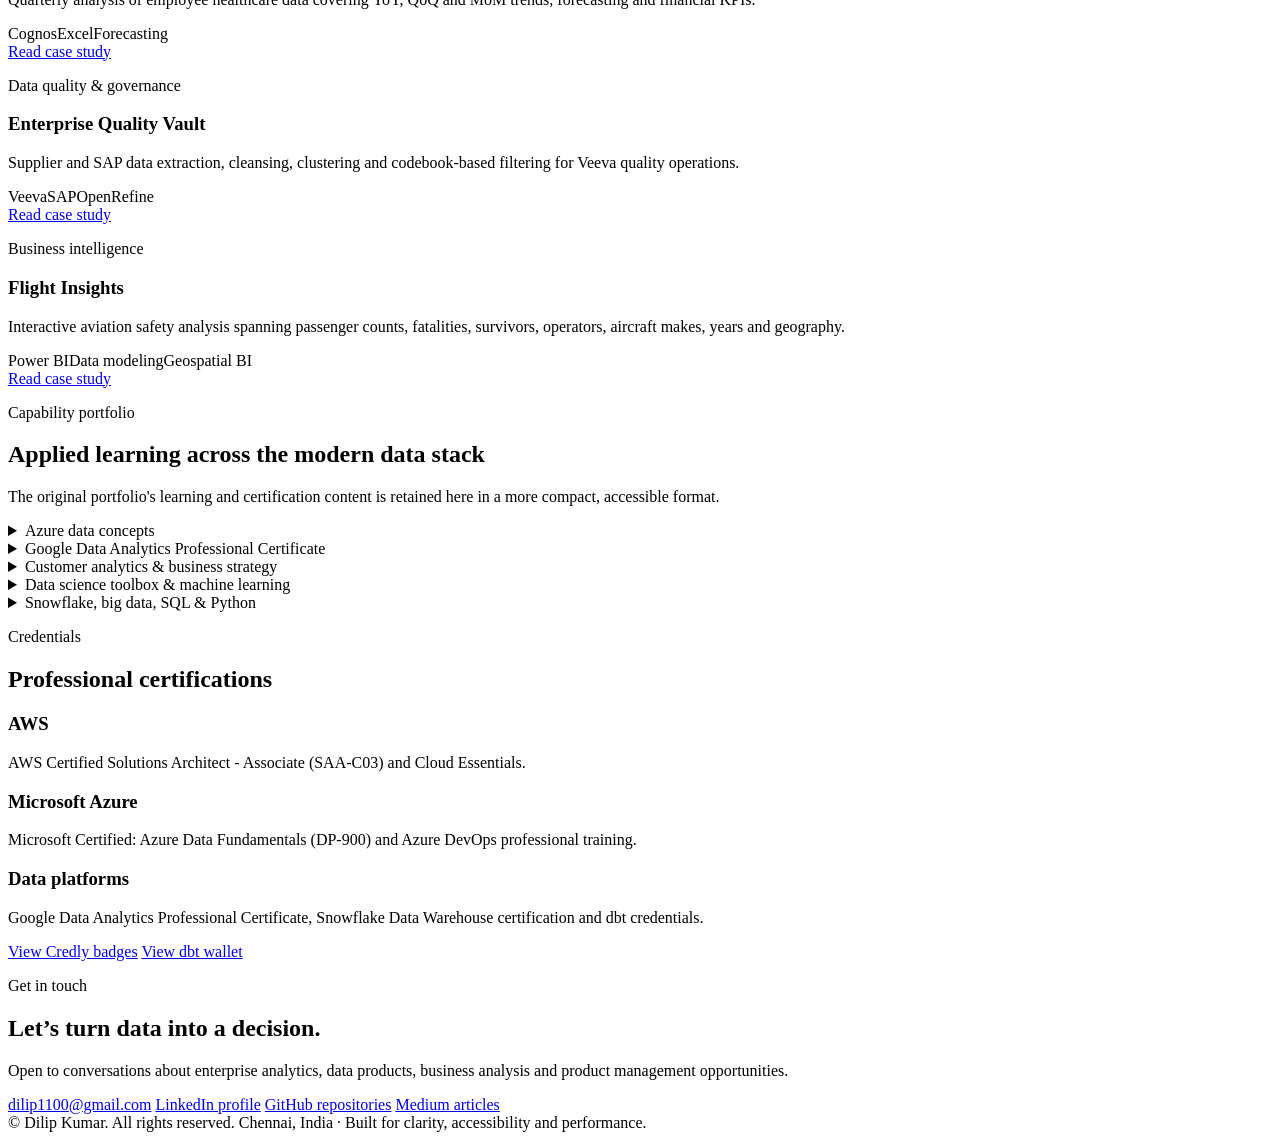
==== commit c259a523: "Add files via upload" ====
--- a/index.html
+++ b/index.html
@@ -1,398 +1,206 @@
-<!DOCTYPE HTML>
-<!--
-    Hyperspace by HTML5 UP
-    html5up.net | @ajlkn
-    Free for personal and commercial use under the CCA 3.0 license (html5up.net/license)
--->
-<html>
+<!doctype html>
+<html lang="en">
 <head>
-    <title>Dilip's Portfolio</title>
-    <meta charset="utf-8" />
-    <meta name="viewport" content="width=device-width, initial-scale=1, user-scalable=no" />
-    <link rel="stylesheet" href="assets/css/main.css" />
-    <noscript><link rel="stylesheet" href="assets/css/noscript.css" /></noscript>
+  <meta charset="utf-8">
+  <meta name="viewport" content="width=device-width, initial-scale=1">
+  <title>Dilip Kumar | Data Business Analyst & Product Manager</title>
+  <meta name="description" content="Portfolio of Dilip Kumar, a data business analyst and product manager specializing in enterprise analytics, financial crimes technology, capital markets, BI and cloud data platforms.">
+  <meta name="theme-color" content="#5e42a6">
+  <meta property="og:type" content="website">
+  <meta property="og:title" content="Dilip Kumar | Data Business Analyst & Product Manager">
+  <meta property="og:description" content="Enterprise analytics, product management, financial crimes technology and data platform delivery.">
+  <meta property="og:image" content="https://dilip1100.github.io/DilipSrinivasan/images/og.png">
+  <meta property="og:url" content="https://dilip1100.github.io/DilipSrinivasan/">
+  <meta name="twitter:card" content="summary_large_image">
+  <link rel="canonical" href="https://dilip1100.github.io/DilipSrinivasan/">
+  <link rel="stylesheet" href="assets/css/main.css">
+  <link rel="stylesheet" href="assets/css/enterprise.css">
 </head>
-<body class="is-preload">
-
-    <!-- Sidebar -->
-    <section id="sidebar">
-        <div class="inner">
-            <nav>
-                <ul>
-                    <li><a href="#intro">Welcome</a></li>
-                    <li><a href="#one">My Skillsets</a></li>
-                    <li><a href="#two">Projects Worked </a></li>
-                    <li><a href="#three">Get in touch</a></li>
-                </ul>
-            </nav>
-        </div>
-    </section>
-
-    <!-- Wrapper -->
-    <div id="wrapper">
-        
-
-        <!-- Intro -->
-        <section id="intro" class="wrapper style1 fullscreen fade-up">
-            <div class="inner">
-                <h1>Dilip Kumar S</h1>
-                <h2>About Me</h2>
-                <p>
-                    Prudent Data Business Analyst with a demonstrated history of working in the information technology
-                    and services industry. I'm a Google certified Data Analyst when it comes to my Background 
-                    
-                    I'm Skilled in Data Analysis and Visualization, Trend Analysis, Statistical Data Analysis (R),
-                    Big Data Analytics, Data Engineering, Machine Learning, Statistical Programming Languages, Databases, and Data Warehousing.
-                    I'm certified in Azure Cloud Platform & Scrum Also I possess strong Analytical thinking,  
-                    I posses experience working in Automotive, Healthcare Pharma & Manufacturing Industries<br />
-                </p>
-                <ul class="actions">
-                    <li><a href="https://www.credly.com/users/dilip-kumar-s.f819e009/badges" class="button scrolly">Skill Badges</a></li>
-                </ul>
-<ul class="actions">
-                    <li><a href="https://github.com/Dilip1100?tab=repositories" class="button scrolly">Sample Work</a></li>
-                </ul>
-                <ul class="actions">
-                    <li><a href="https://dilip1100.github.io/DilipSrinivasan/Dashboards.html" class="button scrolly">Tableau Dashboards</a></li>
-                </ul>
-            </div>
-        </section>
-
-        <!-- One -->
-        <section id="one" class="wrapper style2 spotlights">
-             <section>
-                <a href="#" class="image"><img src="images/pic12.jpg" alt="" data-position="center center" /></a>
-                <div class="content">
-                    <div class="inner">
-                        <h2>Azure Data Concepts</h2>
-                        <p>
-                            Gained working knowledge around core Azure Data Concepts including IaaS, PaaS, SaaS. Deploying cloud data solutions such as 
-                            Azure Cosmos DB, Azure SQL Server and various other Relational, Non Relational and Graph Databases(Gremlin)
-                            Gained knowledge around Document Databases (JSON). Touched upon topics including Azure Synapse Analytics,
-                            Azure Data Bricks, Data Factory and Azure Data Lake. 
-                        </p>
-                        <ul class="actions">
-                            <li><a href="Projects.html" class="button">Learn more</a></li>
-                        </ul>
-                    </div>
-                </div>
-            </section>
-             <section>
-                <a href="#" class="image"><img src="images/pic13.png" alt="" data-position="center center" /></a>
-                <div class="content">
-                    <div class="inner">
-                        <h2>Google Certified Data Analyst </h2>
-                        <p>
-                            Completed a Sequence of 8 Courses consisting of Stages of Data Analysis, Data Sourcing,
-                            Data Cleansing, Data Transformation, Data Analysis and Finally Visualization 
-                            Differentiated between a capstone, Case Study, and a Portfolio
-                            Identified the key features and attributes of a completed case study
-                            Applied the practices and procedures associated with the data analysis process to a given set of data
-                            Discussed the use of case studies/portfolios when communicating with recruiters and potential employers
-
-                        </p>
-                        <ul class="actions">
-                            <li><a href="Projects.html" class="button">Learn more</a></li>
-                        </ul>
-                    </div>
-                </div>
-            </section>
-            <section>
-                <a href="#" class="image"><img src="images/pic01.jpg" alt="" data-position="center center" /></a>
-                <div class="content">
-                    <div class="inner">
-                        <h2>Customer Analytics</h2>
-                        <p>
-                            Describe the major methods of customer data collection used by companies and understand how this data can inform business decisions
-                            Describe the main tools used to predict customer behavior and identify the appropriate uses for each tool
-                            Communicate key ideas about customer analytics and how the field informs business decisions
-                            Communicate the history of customer analytics and latest best practices at top firms
-                        </p>
-                        <ul class="actions">
-                            <li><a href="Projects.html" class="button">Learn more</a></li>
-                        </ul>
-                    </div>
-                </div>
-            </section>
-            <section>
-                <a href="#" class="image"><img src="images/pic02.jpg" alt="" data-position="top center" /></a>
-                <div class="content">
-                    <div class="inner">
-                        <h2>Business Strategy</h2>
-                        <p>
-                            Demonstrated my ability to think strategically, analyze the competitive environment,
-                            and recommend firm positioning and value creation. Through this course developed at the Darden School of Business at the University of Virginia,
-                            I did explore the underlying theory and frameworks that provide the foundations of a successful business strategy and provide the tools needed to
-                            understand that strategy such as SWOT, Competitor, Environmental, Five Forces, and Capabilities Analyses and Strategy Maps
-                        </p>
-                        <ul class="actions">
-                            <li><a href="Projects.html" class="button">Learn more</a></li>
-                        </ul>
-                    </div>
-                </div>
-            </section>
-            <section>
-                <a href="#" class="image"><img src="images/pic03.jpg" alt="" data-position="25% 25%" /></a>
-                <div class="content">
-                    <div class="inner">
-                        <h2>Data Science Toolbox</h2>
-                        <p>
-                            In this course I was introduced to the main tools and ideas in the data scientist's toolbox.
-                            The course give me an overview of the data, questions, and tools that data analysts and data scientists work with.
-                            There were two components to this course. The first is a conceptual introduction to the ideas behind turning data into actionable knowledge.
-                            The second was a practical introduction to the tools that will be used in the program like version control, markdown, git, GitHub, R, and RStudio.
-                        </p>
-                        <ul class="actions">
-                            <li><a href="Projects.html" class="button">Learn more</a></li>
-                        </ul>
-                    </div>
-                </div>
-            </section>
-            <section>
-                <a href="#" class="image"><img src="images/SnowFlake.png" alt="" data-position="center center" /></a>
-                <div class="content">
-                    <div class="inner">
-                        <h2>Snow Flake Data Warehousing</h2>
-                        <p>
-                            Completed Snow Flake Data Warehousing Workshop and gained hands on skills for creation of Databases,
-                            Creation of Tables and Schemas, Loading data into Tables, API connections to AWS Buckets, RBAC involved 
-                            in Snow Flake, SnowSql Queries for Data Manipulation & Data Definition 
-                        </p>
-                        <ul class="actions">
-                            <li><a href="Projects.html" class="button">Learn more</a></li>
-                        </ul>
-                    </div>
-                </div>
-            </section>
-            <section>
-                <a href="#" class="image"><img src="images/pic07.jpg" alt="" data-position="25% 25%" /></a>
-                <div class="content">
-                    <div class="inner">
-                        <h2>Big Data</h2>
-                        <p>
-                            I gained an understanding of what insights big data can provide through hands-on experience with the tools and systems used by big
-                            data scientists and engineers. I was guided through the basics of using Hadoop with MapReduce, Spark, Pig and Hive.
-                            I learnt how one can perform predictive modeling and leverage graph analytics to model problems.
-                            I was able to ask the right questions about data, communicate effectively with data scientists, and do basic exploration of large,
-                            complex datasets
-                        </p>
-                        <ul class="actions">
-                            <li><a href="Projects.html" class="button">Learn more</a></li>
-                        </ul>
-                    </div>
-                </div>
-            </section>
-            <section>
-                <a href="#" class="image"><img src="images/pic08.jpg" alt="" data-position="25% 25%" /></a>
-                <div class="content">
-                    <div class="inner">
-                        <h2>Machine Learning</h2>
-                        <p>
-                            This course provided a broad introduction to machine learning, datamining, and statistical pattern recognition.
-                            Topics included (i) Supervised learning (parametric/non-parametric algorithms, support vector machines, kernels, neural networks)
-                            (ii) Unsupervised learning (clustering, dimensionality reduction, recommender systems, deep learning)
-                            (iii) Best practices in machine learning (bias/variance theory; innovation process in machine learning and AI)
-                            The course also drew from numerous case studies and applications, so I learnt how to apply learning algorithms
-                            to building smart robots (perception, control), text understanding (web search, anti-spam), computer vision,
-                            medical informatics, audio, database mining, and other areas.
-                        </p>
-                        <ul class="actions">
-                            <li><a href="Projects.html" class="button">Learn more</a></li>
-                        </ul>
-                    </div>
-                </div>
-            </section>
-             <section>
-                <a href="#" class="image"><img src="images/SQL.png" alt="" data-position="25% 25%" /></a>
-                <div class="content">
-                    <div class="inner">
-                        <h2>SQL</h2>
-                        <p>
-                            SQL HackerRank Certified 
-                        </p>
-                        <ul class="actions">
-                            <li><a href="Projects.html" class="button">Learn more</a></li>
-                        </ul>
-                    </div>
-                </div>
-            </section>
-  <section>
-                <a href="#" class="image"><img src="images/Python.PNG" alt="" data-position="25% 25%" /></a>
-                <div class="content">
-                    <div class="inner">
-                        <h2>PYTHON</h2>
-                        <p>
-                            PYTHON HackerRank Certified 
-                        </p>
-                        <ul class="actions">
-                            <li><a href="Projects.html" class="button">Learn more</a></li>
-                        </ul>
-                    </div>
-                </div>
-            </section>
-
-        </section>
-
-        <!-- Two -->
-        <section id="two" class="wrapper style3 fade-up">
-            <div class="inner">
-                <h2>Projects Worked</h2>
-                <p>I have worked in data analytics projects which involved data extraction, cleansing, wrangling, analysis and visualization </p>
-                <div class="features">
-                    <section>
-                        <span class="icon solid major fa-desktop"></span>
-                        <h3>McKinsey Trend Driver</h3>
-                        <p>
-                            A Quarterly Analysis carried out for McKinsey on their employee healthcare data. I did it during my tenure with
-                            IBM Watson Health. This is a very exhaustive and thourough analysis which yeilds various financial insights such as
-                            YoY%, QoQ%, MoM%, Forecast, KPI .,
-                        </p>
-                    </section>
-                    <section>
-                        <span class="icon solid major fa-cog"></span>
-                        <h3>Tools Involved</h3>
-                        <p>
-                            This analysis provides a very granular level of insights of employee
-                            claims data carried out by extracting data
-                            from Cognos repository and applying various Cognos and Spreadsheet (Excel) functions to derive results and curate a
-                            detailed presentation as the final deliverable
-                        </p>
-                    </section>
-                    <section>
-                        <span class="icon solid major fa-desktop"></span>
-                        <h3>Enterprise Quality Vault </h3>
-                        <p>
-                            It was a document managemet project based on Veeva platform carried out during my tenure with AstraZeneca
-                            Here I carried out Supplier data extraction, cleanse, and Analysis by applying various code book Filters in order to
-                            derive the final deliverable which is a Excel Flatfile
-                        </p>
-                    </section>
-                    <section>
-                        <span class="icon solid major fa-cog"></span>
-                        <h3>Tools Involved</h3>
-                        <p>
-                            Supplier Data was extracted from the SAP
-                            Data redundancy was eliminated and clustered using OpenRefine Then,
-                            Data Code Book was used for applying filters and curating the information needed
-                        </p>
-                    </section>
-                    <section>
-                        <span class="icon solid major fa-desktop"></span>
-                        <h3>Cyclistic Bike-Share Analysis </h3>
-                        <p>
-                            Cyclistic, a bike-share company in Chicago. For maximizing the number of annual memberships, the
-                            team wants to understand how casual riders and annual members use Cyclistic bikes Differ. This was carried out
-                            using public data set and results yeilded help make strategic business decisions using Quarterly generated data files
-                        </p>
-                    </section>
-                    <section>
-                        <span class="icon solid major fa-cog"></span>
-                        <h3>Tools Involved </h3>
-                        <p>
-                            The four data files in CSV format were loaded into "R" IDE (R Studio) and then binded into a single Data Frame
-                            Data Manipulation was carried out to eleminate any differences in data parameters
-                            A Summary of the analysis was created and finally Visualization of the Findings was created To answer the question 
-                            “In what ways do members and casual riders use Divvy bikes differently?”
-                        </p>
-                    </section>
-                    <section>
-                        <span class="icon solid major fa-desktop"></span>
-                        <h3>Employee Retention Analysis </h3>
-                        <p>
-                            Health Company data also which is at any given point of time, has around 4000 employees. However, every year, around 15% of its employees leave the company and need to be replaced with the talent pool available in the job market.<br />
-                            the management wants to understand what factors they should focus on, in order to curb attrition and how the employement numbers will impact them<br />
-
-                        </p>
-                    </section>
-<section>
-                        <span class="icon solid major fa-cog"></span>
-                        <h3>Tools Involved </h3>
-                        <p>
-                            The analysis was carried out by loading the Excel Flat file into Tableau and creating joins of different tables
-                            The Dashboard consists of four charts each gauging the employee retention factors consolidated togeather
-                        </p>
-                    </section>
-<section>
-                        <span class="icon solid major fa-desktop"></span>
-                        <h3>NLP for Sentiment  Analysis </h3>
-                        <p>
-                            Amazon customer reviews sample data was collected and cleansed Post which it was uploaded onto Google Colab and sentiment of each review was classified by the Model powered by LLM Pipeline () for sentiment analysis .<br />
-                            the reviews were classified as Positive or Negative based upon the sentiment by leveraging the llms trained on massive data<br />
-
-                        </p>
-                    </section>
-                    
-
- <section>
-                        <span class="icon solid major fa-cog"></span>
-                        <h3>Tools Involved </h3>
-                        <p>
-                           CHAT GPT for code generation and Google Colab for running the Model by loading the CSV flat file 
-                        </p>
-                    </section>
-
-
-                   </div>
-                <ul class="actions">
-                    <li><a href="Projects.html" class="button">Learn more</a></li>
-                </ul>
-            </div>
-        </section>
-    <!-- Three -->
-        <section id="three" class="wrapper style1 fade-up">
-            <div class="inner">
-                <h2>Get in touch</h2>
-                <p></p>
-                <div class="split style1">
-                    <section>
-                        <ul class="contact">
-                            <li>
-                                <h3>Address</h3>
-                                <span>
-                                    1632 F H Block 13th Main Road <br />
-                                    Anna Nagar, Chennai 600040<br />
-                                    India
-                                </span>
-                            </li>
-                            <li>
-                                <h3>Email</h3>
-                                <a href="#">dilips1100@yahoo.com</a>
-                            </li>
-                            <li>
-                                <h3>Phone</h3>
-                                <span>91-9500199333</span>
-                            </li>
-                            <li>
-                                <h3>Social</h3>
-                                <ul>
-                                    <li><a href="https://github.com/Dilip1100" class="icon brands fa-github"><span class="label">GitHub</span></a></li>
-                                    <li><a href="https://www.linkedin.com/in/dilipkumarsrinivasan-43a573a3/" class="icon brands fa-linkedin-in"><span class="label">LinkedIn</span></a></li>
-                                </ul>
-                            </li>
-                        </ul>
-                    </section>
-                </div>
-            </div>
-        </section>
-</div>
-      <!-- Footer -->
-    <footer id="footer" class="wrapper style1-alt">
-        <div class="inner">
-            <ul class="menu">
-                <li>&copy; Dilip</li>
-                <li>Design: <a href="http://html5up.net">HTML5 UP</a></li>
-            </ul>
-        </div>
-    </footer>
-
-    <!-- Scripts -->
-    <script src="assets/js/jquery.min.js"></script>
-    <script src="assets/js/jquery.scrollex.min.js"></script>
-    <script src="assets/js/jquery.scrolly.min.js"></script>
-    <script src="assets/js/browser.min.js"></script>
-    <script src="assets/js/breakpoints.min.js"></script>
-    <script src="assets/js/util.js"></script>
-    <script src="assets/js/main.js"></script>
-
+<body class="enterprise">
+  <a class="skip-link" href="#main">Skip to main content</a>
+  <header class="site-header">
+    <div class="nav-wrap">
+      <a class="brand" href="index.html" aria-label="Dilip Kumar home">
+        <span class="brand-mark" aria-hidden="true">DK</span>
+        <span>Dilip Kumar</span>
+      </a>
+      <button class="nav-toggle" type="button" aria-expanded="false" aria-controls="site-navigation" aria-label="Open navigation">☰</button>
+      <nav class="site-nav" id="site-navigation" aria-label="Primary navigation">
+        <a href="index.html" aria-current="page">Home</a>
+        <a href="experience.html">Experience</a>
+        <a href="Projects.html">Projects</a>
+        <a href="Dashboards.html">Dashboards</a>
+        <a href="#contact">Contact</a>
+      </nav>
+    </div>
+  </header>
+
+  <main id="main">
+    <section class="hero" aria-labelledby="hero-title">
+      <div class="container hero-grid">
+        <div>
+          <p class="eyebrow">Data · Product · Enterprise Transformation</p>
+          <h1 id="hero-title">Dilip Kumar</h1>
+          <p class="role">Data Business Analyst & Product Manager</p>
+          <p class="lede">I translate complex business problems into scalable data products, trusted reporting and actionable decisions across financial services, telecom, healthcare and life sciences.</p>
+          <div class="hero-actions">
+            <a class="button enterprise-button primary" href="Projects.html">Explore my work</a>
+            <a class="button enterprise-button" href="documents/Dilip-Kumar-Resume.pdf" download>Download résumé</a>
+            <a class="button enterprise-button" href="mailto:dilip1100@gmail.com">Contact me</a>
+          </div>
+        </div>
+        <div class="portrait-wrap">
+          <img class="portrait" src="images/dilip-kumar.webp" width="1000" height="1000" alt="Professional portrait of Dilip Kumar">
+          <span class="availability">Chennai, India</span>
+        </div>
+      </div>
+    </section>
+
+    <section class="trust-bar" aria-label="Professional highlights">
+      <div class="container trust-grid">
+        <div class="trust-item"><strong class="trust-value">7+ years</strong><span class="trust-label">Analytics & product delivery</span></div>
+        <div class="trust-item"><strong class="trust-value">6 domains</strong><span class="trust-label">Cross-industry experience</span></div>
+        <div class="trust-item"><strong class="trust-value">SQL + Python</strong><span class="trust-label">Analysis & automation</span></div>
+        <div class="trust-item"><strong class="trust-value">BI + Cloud</strong><span class="trust-label">Enterprise data platforms</span></div>
+      </div>
+    </section>
+
+    <section class="section" id="expertise">
+      <div class="container">
+        <div class="section-head">
+          <p class="eyebrow">Core expertise</p>
+          <h2>From ambiguous requirements to measurable outcomes</h2>
+          <p>My work combines business analysis, product ownership, data engineering and decision intelligence.</p>
+        </div>
+        <div class="grid three">
+          <article class="card">
+            <h3>Data analytics & BI</h3>
+            <p>Deep-dive analysis, reconciliation, root-cause analysis, KPI design and executive reporting with SQL, Excel, Power BI, Tableau and Cognos.</p>
+            <div class="skill-tags"><span class="tag">SQL</span><span class="tag">Power BI</span><span class="tag">Tableau</span><span class="tag">Excel VBA</span></div>
+          </article>
+          <article class="card">
+            <h3>Data platforms & engineering</h3>
+            <p>Scalable ETL/ELT pipelines, data modeling and integrations across Oracle, Snowflake, SAP HANA, Azure and AWS ecosystems.</p>
+            <div class="skill-tags"><span class="tag">Python</span><span class="tag">Oracle</span><span class="tag">Snowflake</span><span class="tag">Azure</span><span class="tag">AWS</span></div>
+          </article>
+          <article class="card">
+            <h3>Product & delivery leadership</h3>
+            <p>Roadmaps, requirements, backlog management, BRDs/FRDs, UAT and cross-functional delivery in Agile enterprise environments.</p>
+            <div class="skill-tags"><span class="tag">Product strategy</span><span class="tag">JIRA</span><span class="tag">Confluence</span><span class="tag">UAT</span></div>
+          </article>
+        </div>
+      </div>
+    </section>
+
+    <section class="section alt" id="domains">
+      <div class="container">
+        <div class="section-head">
+          <p class="eyebrow">Domain experience</p>
+          <h2>Enterprise context matters</h2>
+          <p>I bring domain fluency alongside technical delivery, enabling faster alignment with business and engineering stakeholders.</p>
+        </div>
+        <div class="grid three">
+          <article class="card"><h3>Financial crimes & AML</h3><p>Actimize AML data integration, Oracle UDM, transaction monitoring, alert quality and regulatory reporting.</p></article>
+          <article class="card"><h3>Capital markets</h3><p>Multi-asset trade lifecycle analytics across equities, fixed income, FX and derivatives, including reconciliation and STP exception analysis.</p></article>
+          <article class="card"><h3>Healthcare analytics</h3><p>Insurance, prescription and claims analysis, financial trend reporting and client-focused Cognos dashboards.</p></article>
+          <article class="card"><h3>Telecommunications</h3><p>Network operations analysis, enterprise pricing models, Oracle EBS integrations and analytics platform requirements.</p></article>
+          <article class="card"><h3>Life sciences & quality</h3><p>Enterprise Quality Vault, Veeva, SAP master data governance, material data quality and country-of-origin reporting.</p></article>
+          <article class="card"><h3>Automation</h3><p>RPA product lifecycle, AS-IS/TO-BE analysis, Blue Prism and UiPath implementations for network operations.</p></article>
+        </div>
+      </div>
+    </section>
+
+    <section class="section" id="featured-work">
+      <div class="container">
+        <div class="section-head">
+          <p class="eyebrow">Featured work</p>
+          <h2>Selected analytics engagements</h2>
+          <p>Representative projects spanning enterprise reporting, predictive modeling and customer analytics.</p>
+        </div>
+        <div class="grid three">
+          <article class="card project-card">
+            <p class="project-label">Enterprise healthcare analytics</p>
+            <h3>McKinsey Trend Driver</h3>
+            <p>Quarterly analysis of employee healthcare data covering YoY, QoQ and MoM trends, forecasting and financial KPIs.</p>
+            <div class="skill-tags"><span class="tag">Cognos</span><span class="tag">Excel</span><span class="tag">Forecasting</span></div>
+            <div class="card-actions"><a class="card-link" href="Projects.html#mckinsey">Read case study</a></div>
+          </article>
+          <article class="card project-card">
+            <p class="project-label">Data quality & governance</p>
+            <h3>Enterprise Quality Vault</h3>
+            <p>Supplier and SAP data extraction, cleansing, clustering and codebook-based filtering for Veeva quality operations.</p>
+            <div class="skill-tags"><span class="tag">Veeva</span><span class="tag">SAP</span><span class="tag">OpenRefine</span></div>
+            <div class="card-actions"><a class="card-link" href="Projects.html#quality-vault">Read case study</a></div>
+          </article>
+          <article class="card project-card">
+            <p class="project-label">Business intelligence</p>
+            <h3>Flight Insights</h3>
+            <p>Interactive aviation safety analysis spanning passenger counts, fatalities, survivors, operators, aircraft makes, years and geography.</p>
+            <div class="skill-tags"><span class="tag">Power BI</span><span class="tag">Data modeling</span><span class="tag">Geospatial BI</span></div>
+            <div class="card-actions"><a class="card-link" href="Projects.html#flight-insights">Read case study</a></div>
+          </article>
+        </div>
+      </div>
+    </section>
+
+    <section class="section alt" id="capabilities">
+      <div class="container">
+        <div class="section-head">
+          <p class="eyebrow">Capability portfolio</p>
+          <h2>Applied learning across the modern data stack</h2>
+          <p>The original portfolio's learning and certification content is retained here in a more compact, accessible format.</p>
+        </div>
+        <div class="details-list">
+          <details><summary>Azure data concepts</summary><p>Working knowledge of IaaS, PaaS and SaaS; Azure Cosmos DB, Azure SQL, relational, non-relational and graph databases; Azure Synapse Analytics, Databricks, Data Factory and Data Lake.</p></details>
+          <details><summary>Google Data Analytics Professional Certificate</summary><p>Completed the eight-course sequence covering data sourcing, cleansing, transformation, analysis, visualization and recruiter-ready case-study communication.</p></details>
+          <details><summary>Customer analytics & business strategy</summary><p>Applied customer data collection and behavior-prediction concepts alongside SWOT, competitor, environmental, Five Forces, capability analysis and strategy maps.</p></details>
+          <details><summary>Data science toolbox & machine learning</summary><p>Hands-on foundations in version control, GitHub, R, RStudio, Python and the end-to-end data science process, with supervised and unsupervised learning, model evaluation and practical case studies.</p></details>
+          <details><summary>Snowflake, big data, SQL & Python</summary><p>Snowflake databases, schemas, loading, AWS storage integration, RBAC and SnowSQL; Hadoop, MapReduce, Spark, Pig and Hive; HackerRank-certified SQL and Python capabilities.</p></details>
+        </div>
+      </div>
+    </section>
+
+    <section class="section" id="credentials">
+      <div class="container">
+        <div class="section-head">
+          <p class="eyebrow">Credentials</p>
+          <h2>Professional certifications</h2>
+        </div>
+        <div class="grid three">
+          <article class="card"><h3>AWS</h3><p>AWS Certified Solutions Architect - Associate (SAA-C03) and Cloud Essentials.</p></article>
+          <article class="card"><h3>Microsoft Azure</h3><p>Microsoft Certified: Azure Data Fundamentals (DP-900) and Azure DevOps professional training.</p></article>
+          <article class="card"><h3>Data platforms</h3><p>Google Data Analytics Professional Certificate, Snowflake Data Warehouse certification and dbt credentials.</p></article>
+        </div>
+        <div class="hero-actions">
+          <a class="button enterprise-button" href="https://www.credly.com/users/dilip-kumar-s.f819e009/badges" rel="noopener noreferrer">View Credly badges</a>
+          <a class="button enterprise-button" href="https://credentials.getdbt.com/profile/dilips1100/wallet" rel="noopener noreferrer">View dbt wallet</a>
+        </div>
+      </div>
+    </section>
+
+    <section class="section" id="contact">
+      <div class="container contact-panel">
+        <div>
+          <p class="eyebrow">Get in touch</p>
+          <h2>Let’s turn data into a decision.</h2>
+          <p>Open to conversations about enterprise analytics, data products, business analysis and product management opportunities.</p>
+        </div>
+        <div class="contact-links">
+          <a href="mailto:dilip1100@gmail.com">dilip1100@gmail.com</a>
+          <a href="https://www.linkedin.com/in/dilip-srinivasan-43a573a3" rel="noopener noreferrer">LinkedIn profile</a>
+          <a href="https://github.com/Dilip1100?tab=repositories" rel="noopener noreferrer">GitHub repositories</a>
+          <a href="https://medium.com/@dilip1100" rel="noopener noreferrer">Medium articles</a>
+        </div>
+      </div>
+    </section>
+  </main>
+
+  <footer class="site-footer">
+    <div class="container footer-wrap">
+      <span>© <span data-year></span> Dilip Kumar. All rights reserved.</span>
+      <span>Chennai, India · Built for clarity, accessibility and performance.</span>
+    </div>
+  </footer>
+  <script src="assets/js/enterprise.js" defer></script>
 </body>
 </html>
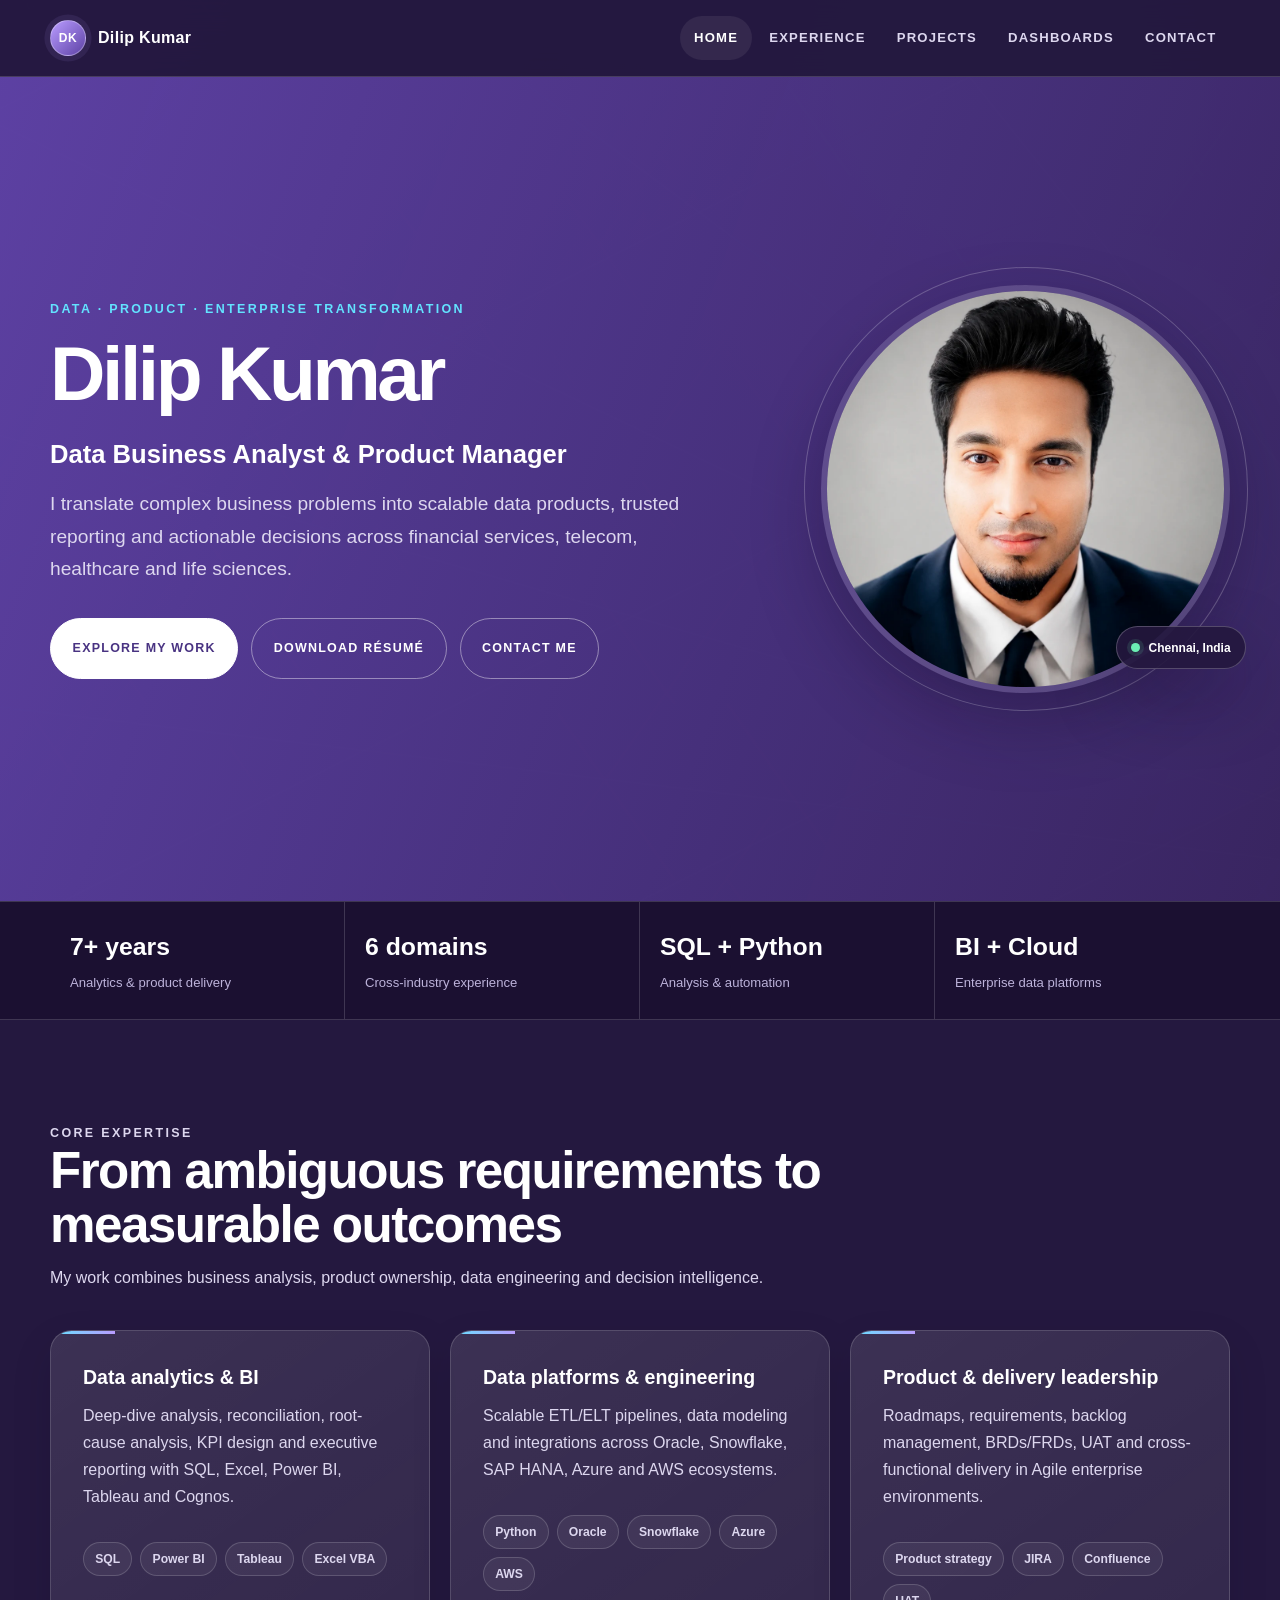
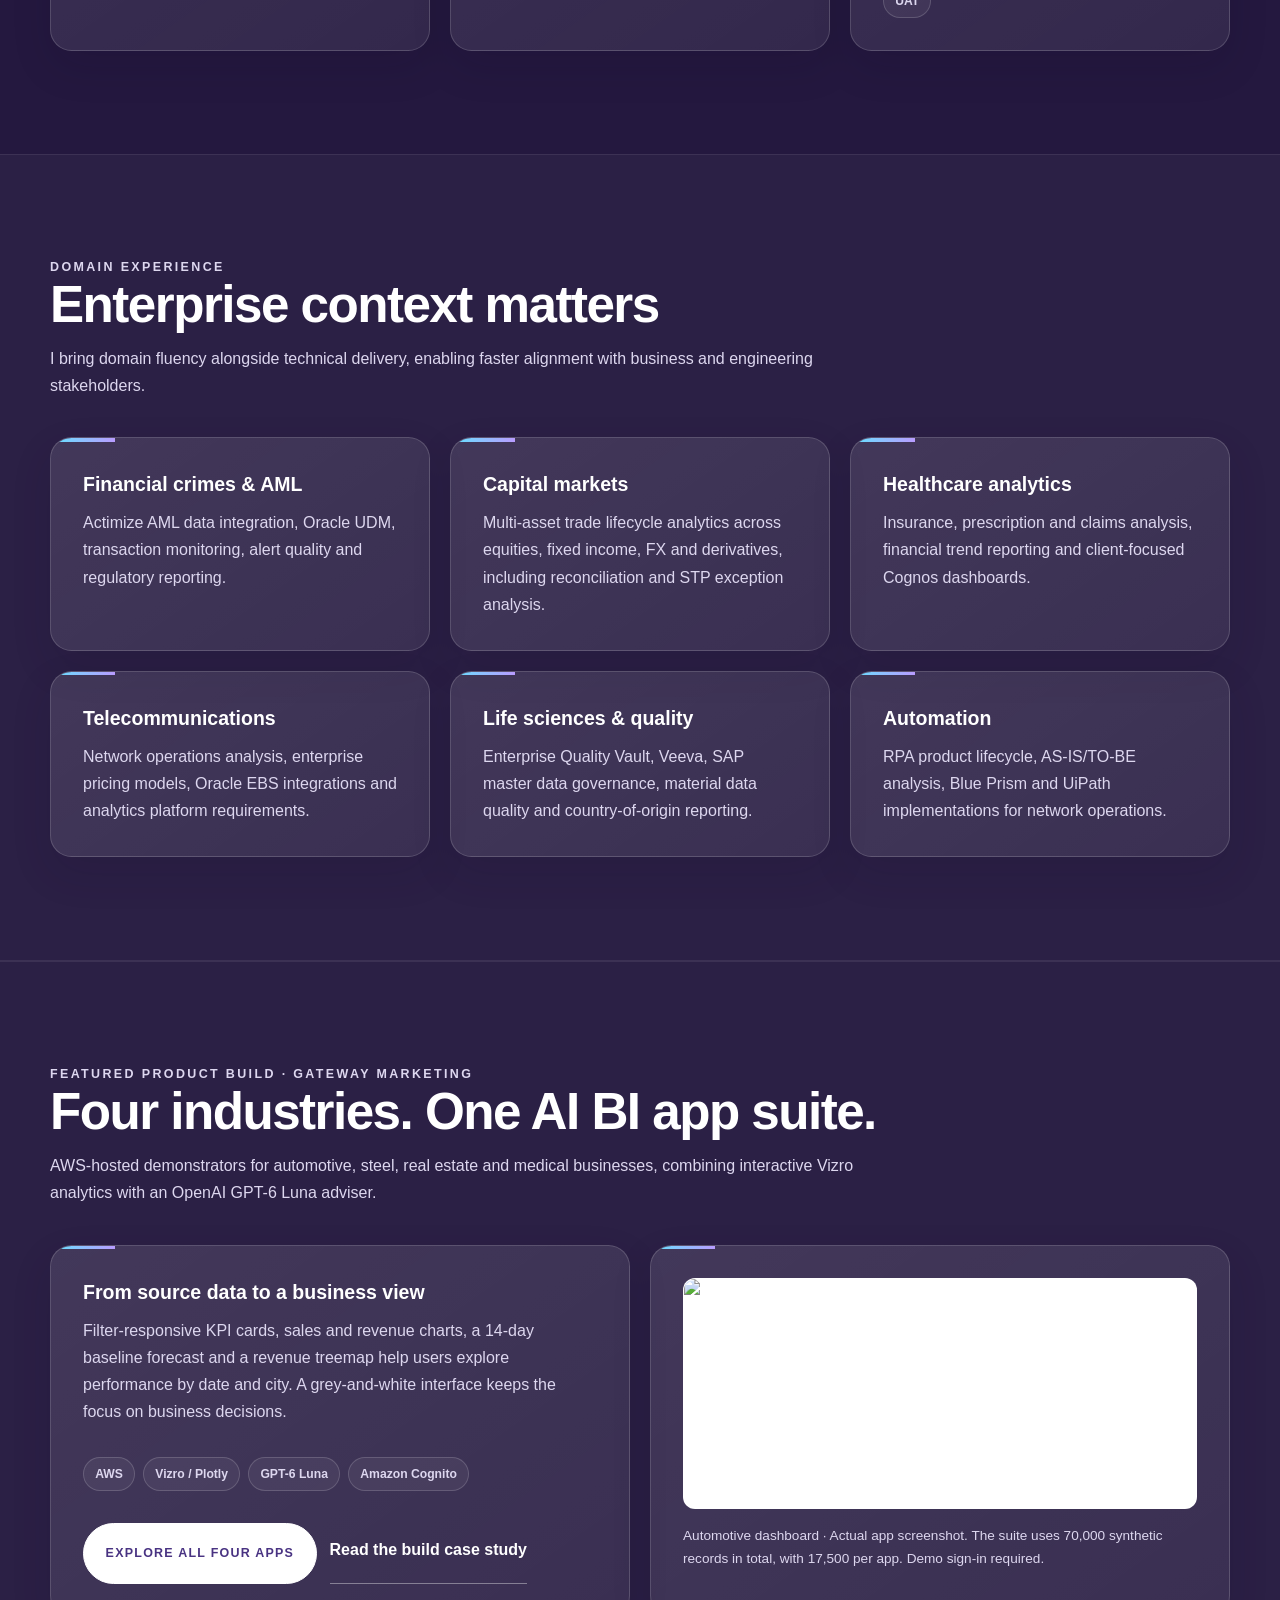
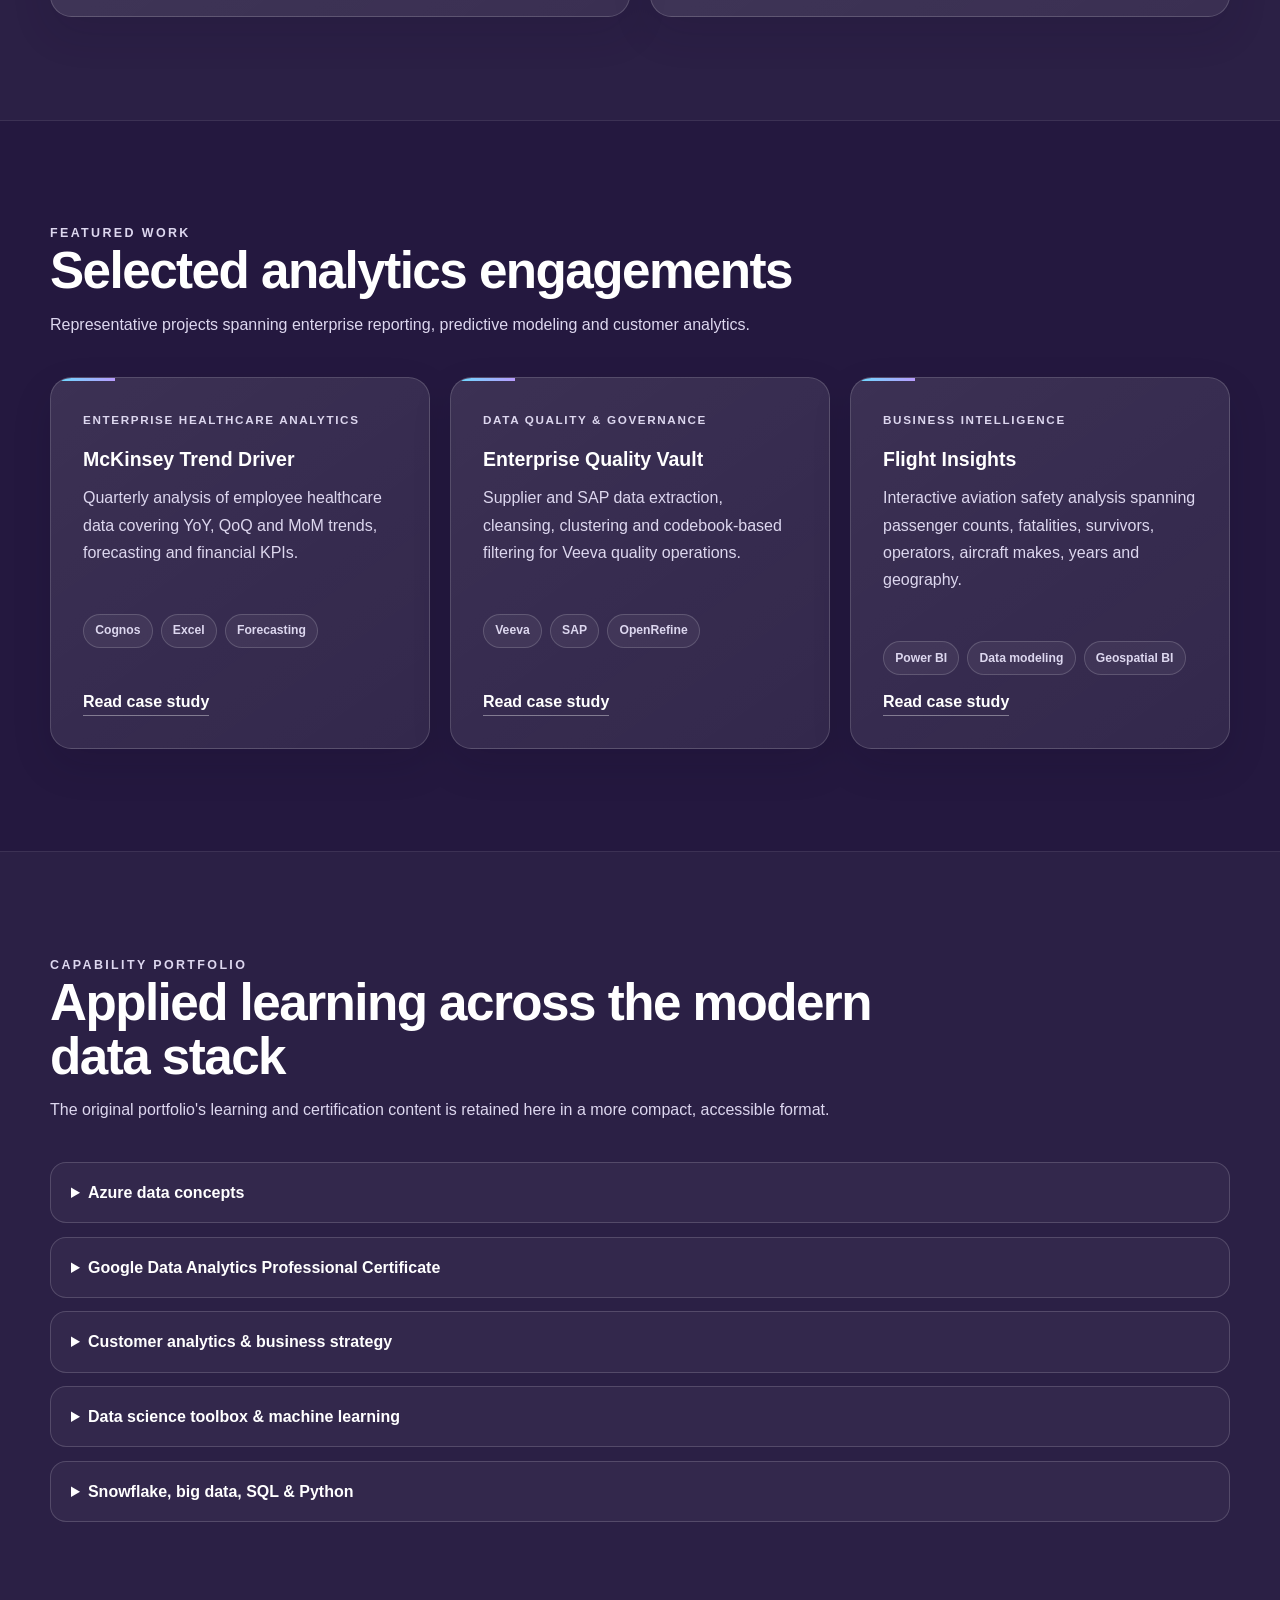
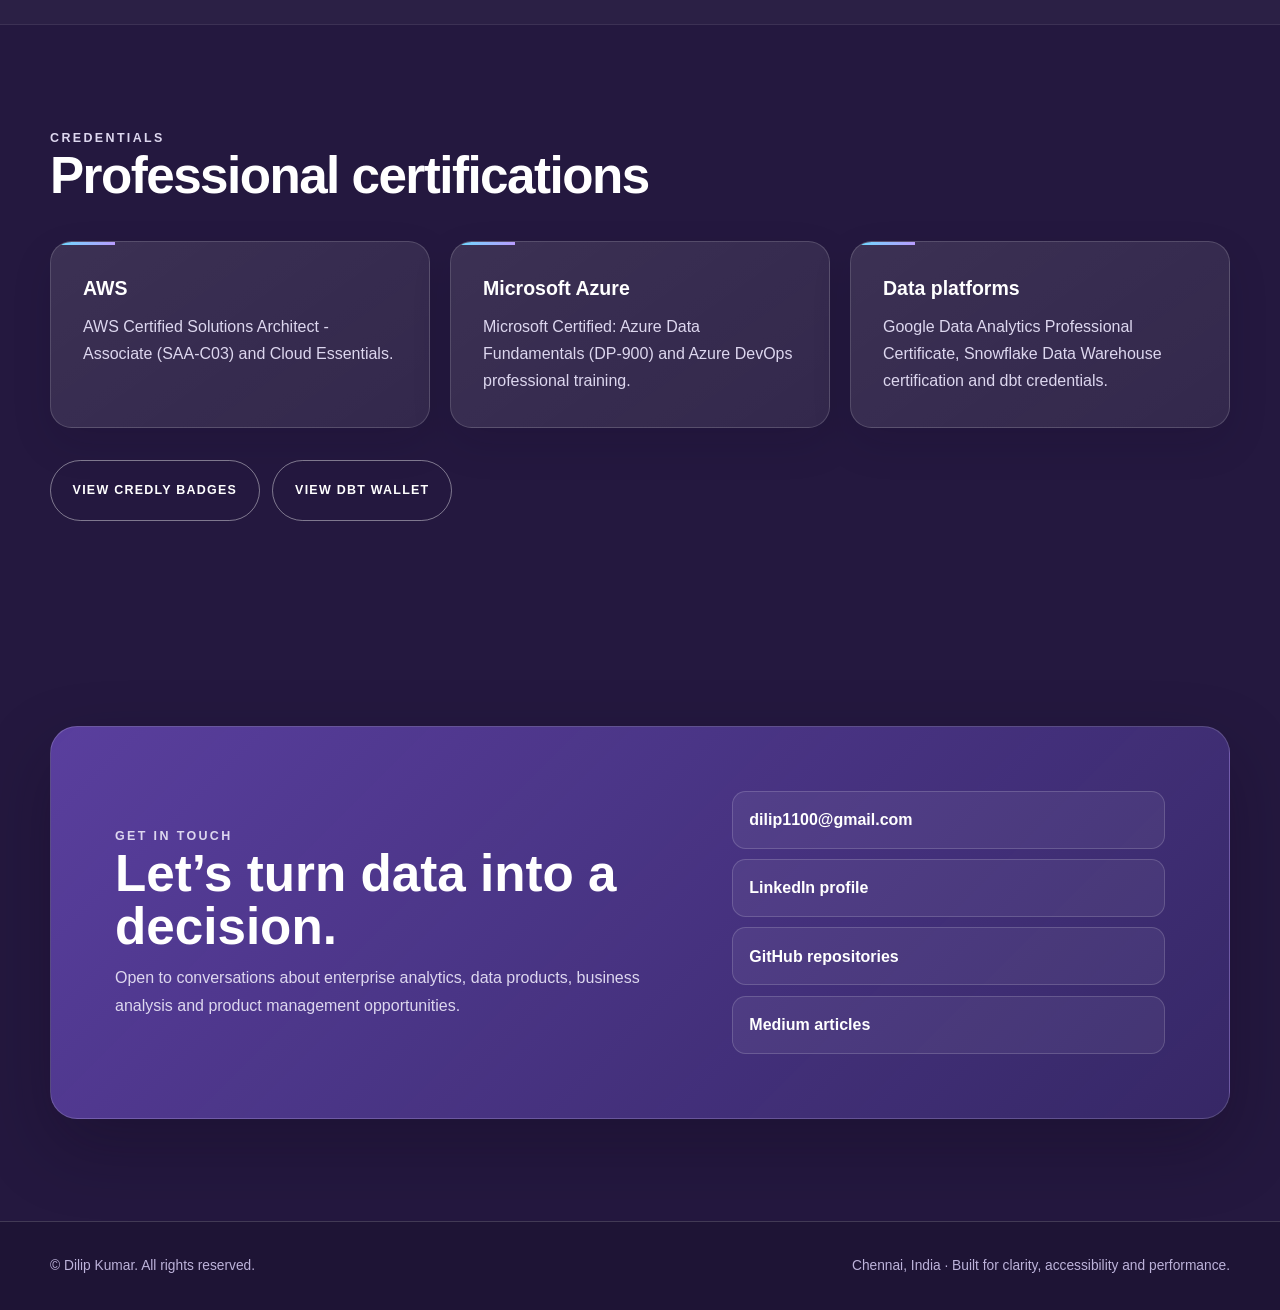
==== commit a56a9ec3: "Feature four AWS AI BI apps on the portfolio homepage Show Vizro analytics, GPT-6 Luna, the latest a" ====
--- a/index.html
+++ b/index.html
@@ -8,7 +8,7 @@
   <meta name="theme-color" content="#5e42a6">
   <meta property="og:type" content="website">
   <meta property="og:title" content="Dilip Kumar | Data Business Analyst & Product Manager">
-  <meta property="og:description" content="Enterprise analytics, product management, financial crimes technology and data platform delivery.">
+  <meta property="og:description" content="Enterprise analytics, AWS-hosted AI BI apps, product management and data platform delivery.">
   <meta property="og:image" content="https://dilip1100.github.io/DilipSrinivasan/images/og.png">
   <meta property="og:url" content="https://dilip1100.github.io/DilipSrinivasan/">
   <meta name="twitter:card" content="summary_large_image">
@@ -110,6 +110,16 @@
       </div>
     </section>
 
+    <section class="section alt" id="aws-ai-bi">
+      <div class="container">
+        <div class="section-head"><p class="eyebrow">Featured product build · Gateway Marketing</p><h2>Four industries. One AI BI app suite.</h2><p>AWS-hosted demonstrators for automotive, steel, real estate and medical businesses, combining interactive Vizro analytics with an OpenAI GPT-6 Luna adviser.</p></div>
+        <div class="grid two">
+          <article class="card"><h3>From source data to a business view</h3><p>Filter-responsive KPI cards, sales and revenue charts, a 14-day baseline forecast and a revenue treemap help users explore performance by date and city. A grey-and-white interface keeps the focus on business decisions.</p><div class="skill-tags"><span class="tag">AWS</span><span class="tag">Vizro / Plotly</span><span class="tag">GPT-6 Luna</span><span class="tag">Amazon Cognito</span></div><div class="card-actions"><a class="button enterprise-button primary" href="Dashboards.html#aws-apps">Explore all four apps</a><a class="card-link" href="Projects.html#gateway-ai-bi">Read the build case study</a></div></article>
+          <figure class="card app-preview"><a href="Dashboards.html#aws-apps"><img class="app-shot" src="https://dilip1100.github.io/AI-BusinessIntelligenceApp/assets/current-automotive-dashboard.jpg" width="1024" height="461" loading="lazy" alt="Gateway automotive demo showing the grey-and-white dashboard with interactive business KPIs"></a><figcaption>Automotive dashboard · Actual app screenshot. The suite uses 70,000 synthetic records in total, with 17,500 per app. Demo sign-in required.</figcaption></figure>
+        </div>
+      </div>
+    </section>
+
     <section class="section" id="featured-work">
       <div class="container">
         <div class="section-head">
--- a/assets/css/enterprise.css
+++ b/assets/css/enterprise.css
@@ -0,0 +1,802 @@
+:root {
+  --ink: #ffffff;
+  --muted: #ddd7ef;
+  --subtle: #bdb3da;
+  --night: #24183f;
+  --night-2: #2b1e4a;
+  --purple: #5e42a6;
+  --purple-2: #493382;
+  --indigo: #3c3f93;
+  --accent: #b99cff;
+  --cyan: #63e3ff;
+  --line: rgba(255, 255, 255, 0.16);
+  --panel: rgba(255, 255, 255, 0.07);
+  --panel-strong: rgba(255, 255, 255, 0.11);
+  --shadow: 0 28px 70px rgba(15, 8, 31, 0.3);
+  --radius: 1.35rem;
+  --max: 1180px;
+}
+
+* {
+  box-sizing: border-box;
+}
+
+html {
+  scroll-behavior: smooth;
+  scroll-padding-top: 5rem;
+}
+
+body.enterprise {
+  margin: 0;
+  background: var(--night);
+  color: var(--ink);
+  font-family: Arial, Helvetica, sans-serif;
+  font-size: 1rem;
+  line-height: 1.7;
+}
+
+body.enterprise::before {
+  content: "";
+  position: fixed;
+  inset: 0;
+  z-index: -2;
+  pointer-events: none;
+  background:
+    radial-gradient(circle at 78% 8%, rgba(99, 227, 255, 0.1), transparent 29rem),
+    linear-gradient(125deg, rgba(94, 66, 166, 0.3), transparent 48%);
+}
+
+body.enterprise::after {
+  content: "";
+  position: fixed;
+  inset: 0;
+  z-index: -1;
+  opacity: 0.14;
+  pointer-events: none;
+  background-image:
+    linear-gradient(55deg, transparent 48%, rgba(255,255,255,.12) 49%, transparent 50%),
+    linear-gradient(125deg, transparent 48%, rgba(255,255,255,.08) 49%, transparent 50%);
+  background-size: 11rem 11rem, 17rem 17rem;
+}
+
+a {
+  color: inherit;
+}
+
+img,
+iframe,
+object {
+  max-width: 100%;
+}
+
+.skip-link {
+  position: fixed;
+  z-index: 999;
+  top: 0.75rem;
+  left: 0.75rem;
+  padding: 0.7rem 1rem;
+  color: var(--night);
+  background: #fff;
+  border-radius: 0.45rem;
+  transform: translateY(-150%);
+}
+
+.skip-link:focus {
+  transform: translateY(0);
+}
+
+.site-header {
+  position: sticky;
+  top: 0;
+  z-index: 100;
+  border-bottom: 1px solid var(--line);
+  background: rgba(36, 24, 63, 0.92);
+  backdrop-filter: blur(16px);
+}
+
+.nav-wrap {
+  width: min(calc(100% - 2rem), var(--max));
+  min-height: 4.75rem;
+  margin: 0 auto;
+  display: flex;
+  align-items: center;
+  justify-content: space-between;
+  gap: 2rem;
+}
+
+.brand {
+  display: inline-flex;
+  align-items: center;
+  gap: 0.75rem;
+  border: 0;
+  font-weight: 800;
+  letter-spacing: 0.02em;
+  text-decoration: none;
+}
+
+.brand-mark {
+  display: grid;
+  width: 2.25rem;
+  height: 2.25rem;
+  place-items: center;
+  border: 1px solid rgba(255, 255, 255, 0.32);
+  border-radius: 50%;
+  background: linear-gradient(135deg, var(--accent), var(--purple));
+  box-shadow: 0 0 0 0.35rem rgba(185, 156, 255, 0.09);
+  font-size: 0.75rem;
+  letter-spacing: 0.04em;
+}
+
+.site-nav {
+  display: flex;
+  align-items: center;
+  gap: 0.25rem;
+}
+
+.site-nav a {
+  padding: 0.65rem 0.85rem;
+  border: 0;
+  color: var(--muted);
+  font-size: 0.82rem;
+  font-weight: 800;
+  letter-spacing: 0.09em;
+  text-decoration: none;
+  text-transform: uppercase;
+}
+
+.site-nav a:hover,
+.site-nav a:focus-visible,
+.site-nav a[aria-current="page"] {
+  color: #fff;
+  background: rgba(255, 255, 255, 0.07);
+  border-radius: 999px;
+}
+
+.nav-toggle {
+  display: none;
+  min-width: 2.75rem;
+  min-height: 2.75rem;
+  padding: 0;
+  border: 1px solid var(--line);
+  border-radius: 50%;
+  color: #fff;
+  background: transparent;
+  font-size: 1.15rem;
+}
+
+.container {
+  width: min(calc(100% - 2.5rem), var(--max));
+  margin-inline: auto;
+}
+
+.hero {
+  min-height: calc(100vh - 4.75rem);
+  display: grid;
+  align-items: center;
+  overflow: hidden;
+  background:
+    linear-gradient(110deg, rgba(94, 66, 166, 0.96), rgba(58, 38, 99, 0.94)),
+    url("../../assets/css/images/intro.svg") center/cover;
+}
+
+.hero-grid {
+  display: grid;
+  grid-template-columns: minmax(0, 1.25fr) minmax(18rem, 0.75fr);
+  gap: clamp(2.5rem, 7vw, 7rem);
+  align-items: center;
+  padding-block: clamp(4.5rem, 9vw, 8rem);
+}
+
+.eyebrow {
+  margin: 0 0 1rem;
+  color: var(--cyan);
+  font-size: 0.78rem;
+  font-weight: 900;
+  letter-spacing: 0.19em;
+  text-transform: uppercase;
+}
+
+.hero h1,
+.page-hero h1 {
+  max-width: 18ch;
+  margin: 0;
+  color: #fff;
+  font-size: clamp(2.7rem, 6vw, 5.65rem);
+  line-height: 0.98;
+  letter-spacing: -0.045em;
+}
+
+.hero .role {
+  margin: 1.35rem 0 0.75rem;
+  color: #fff;
+  font-size: clamp(1.25rem, 2vw, 1.7rem);
+  font-weight: 700;
+}
+
+.hero .lede,
+.page-hero .lede {
+  max-width: 62ch;
+  margin: 0;
+  color: var(--muted);
+  font-size: clamp(1.04rem, 1.5vw, 1.2rem);
+}
+
+.hero-actions,
+.card-actions {
+  display: flex;
+  flex-wrap: wrap;
+  gap: 0.8rem;
+  margin-top: 2rem;
+}
+
+.button.enterprise-button {
+  min-height: 3rem;
+  display: inline-flex;
+  align-items: center;
+  justify-content: center;
+  padding: 0 1.35rem;
+  border: 1px solid rgba(255, 255, 255, 0.42) !important;
+  border-radius: 999px;
+  color: #fff !important;
+  background: transparent;
+  box-shadow: none;
+  font-size: 0.78rem;
+  font-weight: 900;
+  letter-spacing: 0.1em;
+  text-decoration: none;
+  text-transform: uppercase;
+}
+
+.button.enterprise-button.primary {
+  border-color: #fff !important;
+  color: var(--purple-2) !important;
+  background: #fff;
+}
+
+.button.enterprise-button:hover,
+.button.enterprise-button:focus-visible {
+  transform: translateY(-2px);
+  box-shadow: 0 10px 28px rgba(12, 6, 28, 0.22);
+}
+
+.portrait-wrap {
+  position: relative;
+  justify-self: end;
+}
+
+.portrait-wrap::before {
+  content: "";
+  position: absolute;
+  inset: -1.1rem;
+  border: 1px solid rgba(255,255,255,.22);
+  border-radius: 50%;
+  transform: rotate(3deg);
+}
+
+.portrait-wrap::after {
+  content: "";
+  position: absolute;
+  z-index: -1;
+  inset: 10% -18% -12% 20%;
+  border-radius: 50%;
+  background: rgba(99, 227, 255, 0.25);
+  filter: blur(55px);
+}
+
+.portrait {
+  display: block;
+  width: min(29rem, 36vw);
+  height: auto;
+  border: 0.4rem solid rgba(255, 255, 255, 0.14);
+  border-radius: 50%;
+  box-shadow: var(--shadow);
+}
+
+.availability {
+  position: absolute;
+  right: -1rem;
+  bottom: 1.5rem;
+  display: inline-flex;
+  align-items: center;
+  gap: 0.55rem;
+  padding: 0.65rem 0.9rem;
+  border: 1px solid rgba(255,255,255,.22);
+  border-radius: 999px;
+  background: rgba(36, 24, 63, 0.9);
+  color: #fff;
+  font-size: 0.75rem;
+  font-weight: 800;
+  box-shadow: var(--shadow);
+}
+
+.availability::before {
+  content: "";
+  width: 0.55rem;
+  height: 0.55rem;
+  border-radius: 50%;
+  background: #6bf0b4;
+  box-shadow: 0 0 0 0.25rem rgba(107, 240, 180, 0.12);
+}
+
+.trust-bar {
+  background: rgba(24, 15, 45, 0.72);
+  border-block: 1px solid var(--line);
+}
+
+.trust-grid {
+  display: grid;
+  grid-template-columns: repeat(4, 1fr);
+}
+
+.trust-item {
+  padding: 1.5rem 1.25rem;
+  border-right: 1px solid var(--line);
+}
+
+.trust-item:last-child {
+  border-right: 0;
+}
+
+.trust-value {
+  display: block;
+  color: #fff;
+  font-size: 1.55rem;
+  font-weight: 800;
+}
+
+.trust-label {
+  color: var(--subtle);
+  font-size: 0.82rem;
+}
+
+.section {
+  padding-block: clamp(4.5rem, 8vw, 7.5rem);
+}
+
+.section.alt {
+  background: rgba(255, 255, 255, 0.035);
+  border-block: 1px solid rgba(255,255,255,.08);
+}
+
+.section-head {
+  max-width: 52rem;
+  margin-bottom: 2.4rem;
+}
+
+.section-head h2 {
+  margin: 0 0 0.8rem;
+  color: #fff;
+  font-size: clamp(2rem, 4vw, 3.25rem);
+  line-height: 1.05;
+  letter-spacing: -0.03em;
+}
+
+.section-head p {
+  margin: 0;
+  color: var(--muted);
+}
+
+.grid {
+  display: grid;
+  gap: 1.25rem;
+}
+
+.grid.three {
+  grid-template-columns: repeat(3, minmax(0, 1fr));
+}
+
+.grid.two {
+  grid-template-columns: repeat(2, minmax(0, 1fr));
+}
+
+.card {
+  position: relative;
+  overflow: hidden;
+  padding: clamp(1.4rem, 3vw, 2rem);
+  border: 1px solid var(--line);
+  border-radius: var(--radius);
+  background: linear-gradient(145deg, var(--panel-strong), var(--panel));
+  box-shadow: 0 16px 40px rgba(15, 8, 31, 0.12);
+}
+
+.card::before {
+  content: "";
+  position: absolute;
+  top: 0;
+  left: 0;
+  width: 4rem;
+  height: 0.2rem;
+  background: linear-gradient(90deg, var(--cyan), var(--accent));
+}
+
+.card h3 {
+  margin: 0 0 0.6rem;
+  color: #fff;
+  font-size: 1.22rem;
+}
+
+.card p,
+.card li {
+  color: var(--muted);
+}
+
+.card p:last-child {
+  margin-bottom: 0;
+}
+
+.card-link {
+  display: inline-block;
+  margin-top: 0.8rem;
+  border-bottom: 1px solid rgba(255,255,255,.38);
+  color: #fff;
+  font-weight: 800;
+  text-decoration: none;
+}
+
+.skill-tags {
+  display: flex;
+  flex-wrap: wrap;
+  gap: 0.5rem;
+  margin-top: 1rem;
+}
+
+.tag {
+  padding: 0.35rem 0.7rem;
+  border: 1px solid rgba(255,255,255,.16);
+  border-radius: 999px;
+  color: var(--muted);
+  background: rgba(255,255,255,.055);
+  font-size: 0.76rem;
+  font-weight: 700;
+}
+
+.project-card {
+  min-height: 20rem;
+  display: flex;
+  flex-direction: column;
+}
+
+.project-card .card-actions {
+  margin-top: auto;
+}
+
+.project-label {
+  margin-bottom: 1rem;
+  color: var(--cyan);
+  font-size: 0.73rem;
+  font-weight: 900;
+  letter-spacing: 0.14em;
+  text-transform: uppercase;
+}
+
+.details-list {
+  display: grid;
+  gap: 0.85rem;
+}
+
+.details-list details {
+  border: 1px solid var(--line);
+  border-radius: 1rem;
+  background: rgba(255,255,255,.04);
+}
+
+.details-list summary {
+  padding: 1rem 1.25rem;
+  color: #fff;
+  cursor: pointer;
+  font-weight: 800;
+}
+
+.details-list details p {
+  margin: 0;
+  padding: 0 1.25rem 1.25rem;
+  color: var(--muted);
+}
+
+.page-hero {
+  padding-block: clamp(4.5rem, 8vw, 7.5rem);
+  background: linear-gradient(125deg, rgba(94,66,166,.94), rgba(47,31,82,.94));
+}
+
+.page-hero h1 {
+  margin-bottom: 1.25rem;
+  font-size: clamp(2.8rem, 6vw, 5rem);
+}
+
+.timeline {
+  position: relative;
+  display: grid;
+  gap: 1.2rem;
+}
+
+.timeline::before {
+  content: "";
+  position: absolute;
+  top: 0;
+  bottom: 0;
+  left: 1.1rem;
+  width: 1px;
+  background: linear-gradient(var(--cyan), rgba(185,156,255,.15));
+}
+
+.role-card {
+  position: relative;
+  margin-left: 3.1rem;
+}
+
+.role-card::before {
+  content: "";
+  position: absolute;
+  top: 1.8rem;
+  left: -2.45rem;
+  width: 0.7rem;
+  height: 0.7rem;
+  border: 0.2rem solid var(--night);
+  border-radius: 50%;
+  background: var(--cyan);
+  box-shadow: 0 0 0 0.3rem rgba(99,227,255,.12);
+}
+
+.role-meta {
+  display: flex;
+  flex-wrap: wrap;
+  justify-content: space-between;
+  gap: 0.5rem 1rem;
+  margin-bottom: 1rem;
+}
+
+.role-company {
+  color: var(--accent);
+  font-weight: 800;
+}
+
+.role-date {
+  color: var(--subtle);
+  font-size: 0.9rem;
+}
+
+.role-card ul {
+  margin: 0;
+  padding-left: 1.25rem;
+}
+
+.media-card {
+  padding: 0;
+}
+
+.media-card img {
+  width: 100%;
+  aspect-ratio: 16/9;
+  object-fit: cover;
+  background: rgba(255,255,255,.05);
+}
+
+.media-card .card-body {
+  padding: 1.5rem;
+}
+
+.dashboard-frame {
+  width: 100%;
+  min-height: 760px;
+  border: 1px solid var(--line);
+  border-radius: var(--radius);
+  background: #fff;
+}
+
+.contact-panel {
+  display: grid;
+  grid-template-columns: 1.15fr 0.85fr;
+  gap: 2rem;
+  align-items: center;
+  padding: clamp(2rem, 5vw, 4rem);
+  border: 1px solid var(--line);
+  border-radius: calc(var(--radius) + 0.35rem);
+  background: linear-gradient(135deg, rgba(94,66,166,.92), rgba(59,44,112,.8));
+  box-shadow: var(--shadow);
+}
+
+.contact-panel h2 {
+  margin: 0 0 0.7rem;
+  color: #fff;
+  font-size: clamp(2rem, 4vw, 3.4rem);
+  line-height: 1.04;
+}
+
+.contact-panel p {
+  margin: 0;
+  color: var(--muted);
+}
+
+.contact-links {
+  display: grid;
+  gap: 0.65rem;
+}
+
+.contact-links a {
+  padding: 0.9rem 1rem;
+  border: 1px solid var(--line);
+  border-radius: 0.85rem;
+  color: #fff;
+  background: rgba(255,255,255,.06);
+  font-weight: 800;
+  text-decoration: none;
+}
+
+.site-footer {
+  padding-block: 2rem;
+  border-top: 1px solid var(--line);
+  color: var(--subtle);
+  background: rgba(13, 8, 26, 0.25);
+  font-size: 0.86rem;
+}
+
+.footer-wrap {
+  display: flex;
+  justify-content: space-between;
+  gap: 1rem;
+}
+
+:focus-visible {
+  outline: 3px solid var(--cyan) !important;
+  outline-offset: 3px;
+}
+
+@media (max-width: 900px) {
+  .nav-toggle {
+    display: inline-grid;
+    place-items: center;
+  }
+
+  .site-nav {
+    position: absolute;
+    top: calc(100% + 0.5rem);
+    right: 1rem;
+    left: 1rem;
+    display: none;
+    padding: 0.6rem;
+    border: 1px solid var(--line);
+    border-radius: 1rem;
+    background: rgba(36, 24, 63, 0.98);
+    box-shadow: var(--shadow);
+  }
+
+  .site-nav.open {
+    display: grid;
+  }
+
+  .site-nav a {
+    padding: 0.85rem 1rem;
+  }
+
+  .hero-grid {
+    grid-template-columns: 1fr;
+    text-align: center;
+  }
+
+  .hero .lede {
+    margin-inline: auto;
+  }
+
+  .hero-actions {
+    justify-content: center;
+  }
+
+  .portrait-wrap {
+    grid-row: 1;
+    justify-self: center;
+  }
+
+  .portrait {
+    width: min(20rem, 74vw);
+  }
+
+  .trust-grid {
+    grid-template-columns: repeat(2, 1fr);
+  }
+
+  .trust-item:nth-child(2) {
+    border-right: 0;
+  }
+
+  .trust-item:nth-child(-n+2) {
+    border-bottom: 1px solid var(--line);
+  }
+
+  .grid.three {
+    grid-template-columns: 1fr 1fr;
+  }
+
+  .contact-panel {
+    grid-template-columns: 1fr;
+  }
+}
+
+@media (max-width: 640px) {
+  .container,
+  .nav-wrap {
+    width: min(calc(100% - 1.4rem), var(--max));
+  }
+
+  .brand span:last-child {
+    display: none;
+  }
+
+  .hero {
+    min-height: auto;
+  }
+
+  .hero-grid {
+    padding-block: 3.4rem 4rem;
+  }
+
+  .hero h1 {
+    font-size: clamp(2.75rem, 15vw, 4rem);
+  }
+
+  .hero-actions .button {
+    width: 100%;
+  }
+
+  .availability {
+    right: 0;
+  }
+
+  .trust-grid,
+  .grid.three,
+  .grid.two {
+    grid-template-columns: 1fr;
+  }
+
+  .trust-item {
+    border-right: 0;
+    border-bottom: 1px solid var(--line);
+  }
+
+  .trust-item:last-child {
+    border-bottom: 0;
+  }
+
+  .role-card {
+    margin-left: 2.4rem;
+  }
+
+  .role-card::before {
+    left: -1.75rem;
+  }
+
+  .timeline::before {
+    left: 0.8rem;
+  }
+
+  .dashboard-frame {
+    min-height: 520px;
+  }
+
+  .footer-wrap {
+    display: grid;
+  }
+}
+
+@media (prefers-reduced-motion: reduce) {
+  html {
+    scroll-behavior: auto;
+  }
+
+  *,
+  *::before,
+  *::after {
+    animation-duration: 0.01ms !important;
+    animation-iteration-count: 1 !important;
+    transition-duration: 0.01ms !important;
+  }
+}
+
+
+/* AWS AI BI portfolio showcase */
+.app-preview { margin: 0; }
+.app-shot { display: block; width: 100%; height: auto; aspect-ratio: 1024 / 461; object-fit: contain; border: 1px solid var(--line); border-radius: .75rem; background: #fff; }
+.app-image-link { display: block; margin-bottom: 1.4rem; border: 0; }
+.app-figure { margin: 2.5rem 0 0; }
+.app-figure .app-shot { max-width: 1024px; margin-inline: auto; }
+.app-preview figcaption, .app-figure figcaption, .app-note { margin-top: 1rem; color: var(--muted); font-size: .85rem; line-height: 1.65; }
+.app-card .card-actions { padding-top: 1rem; }
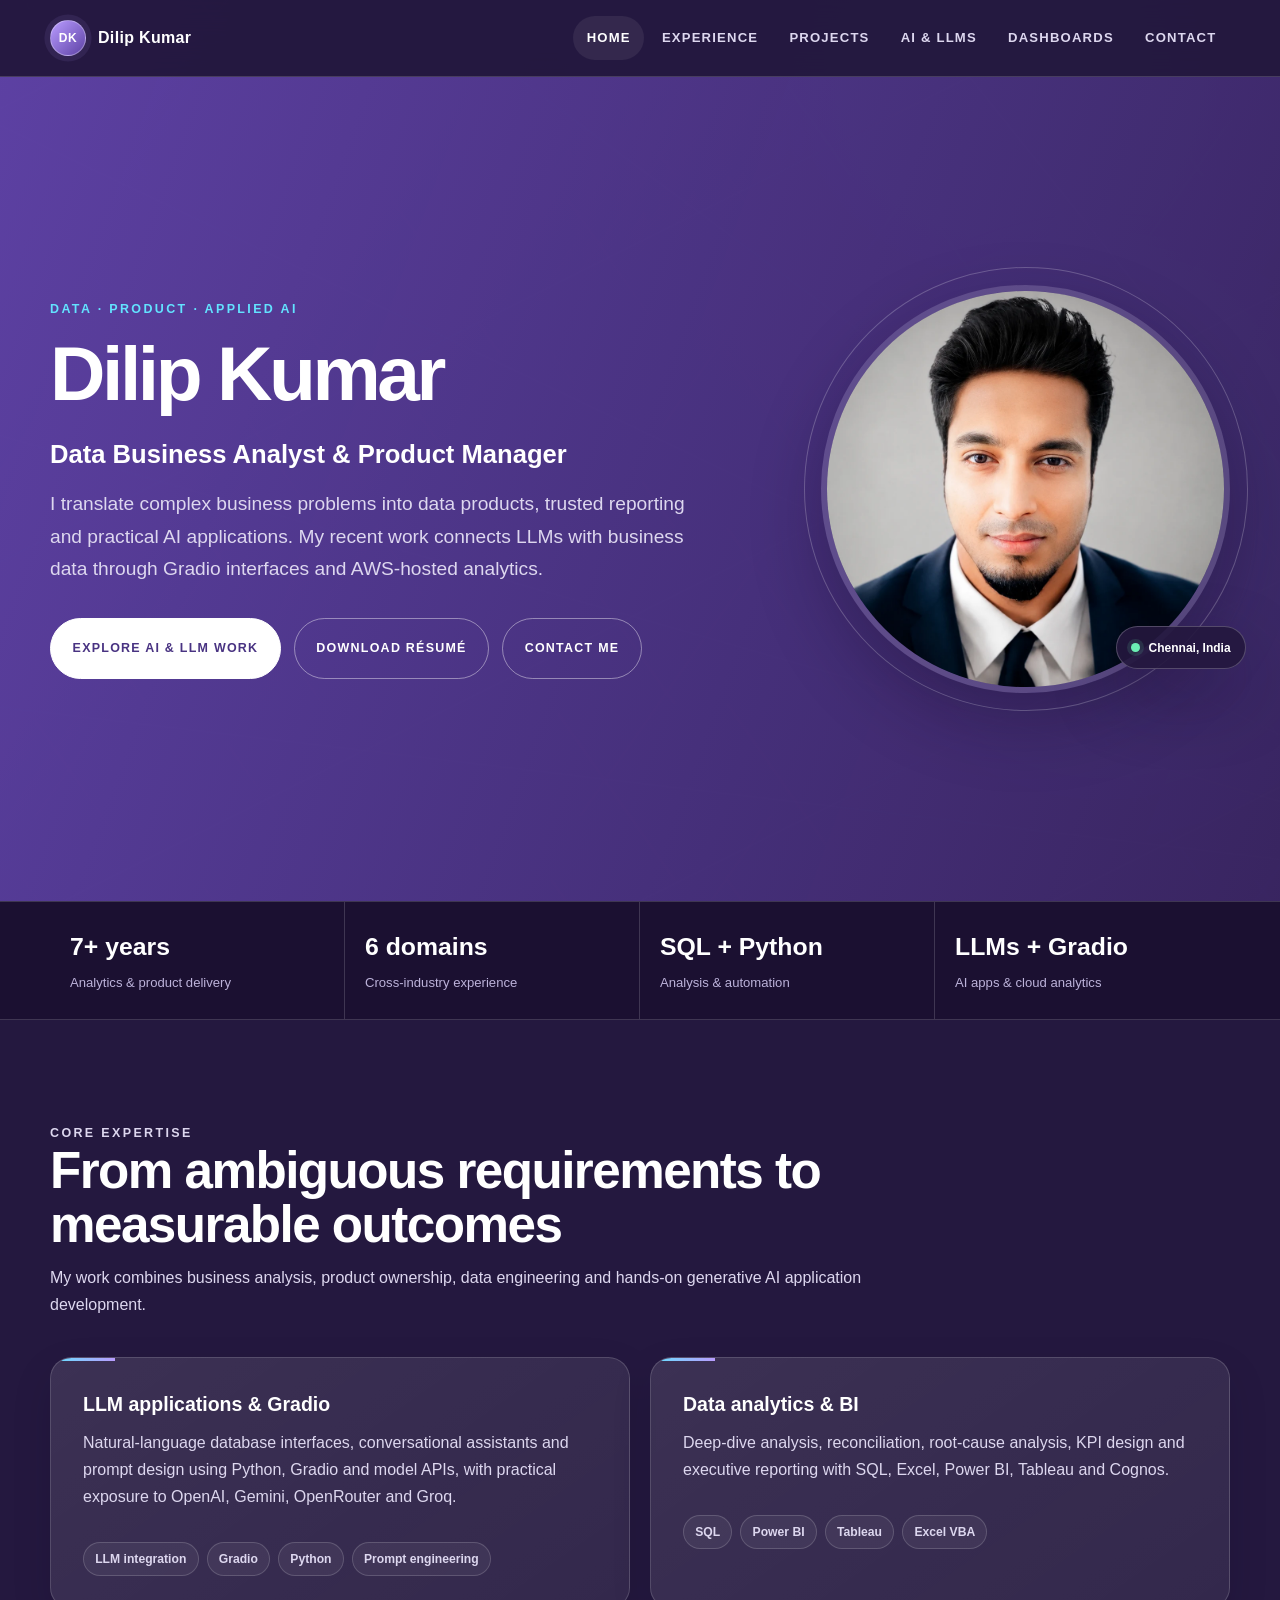
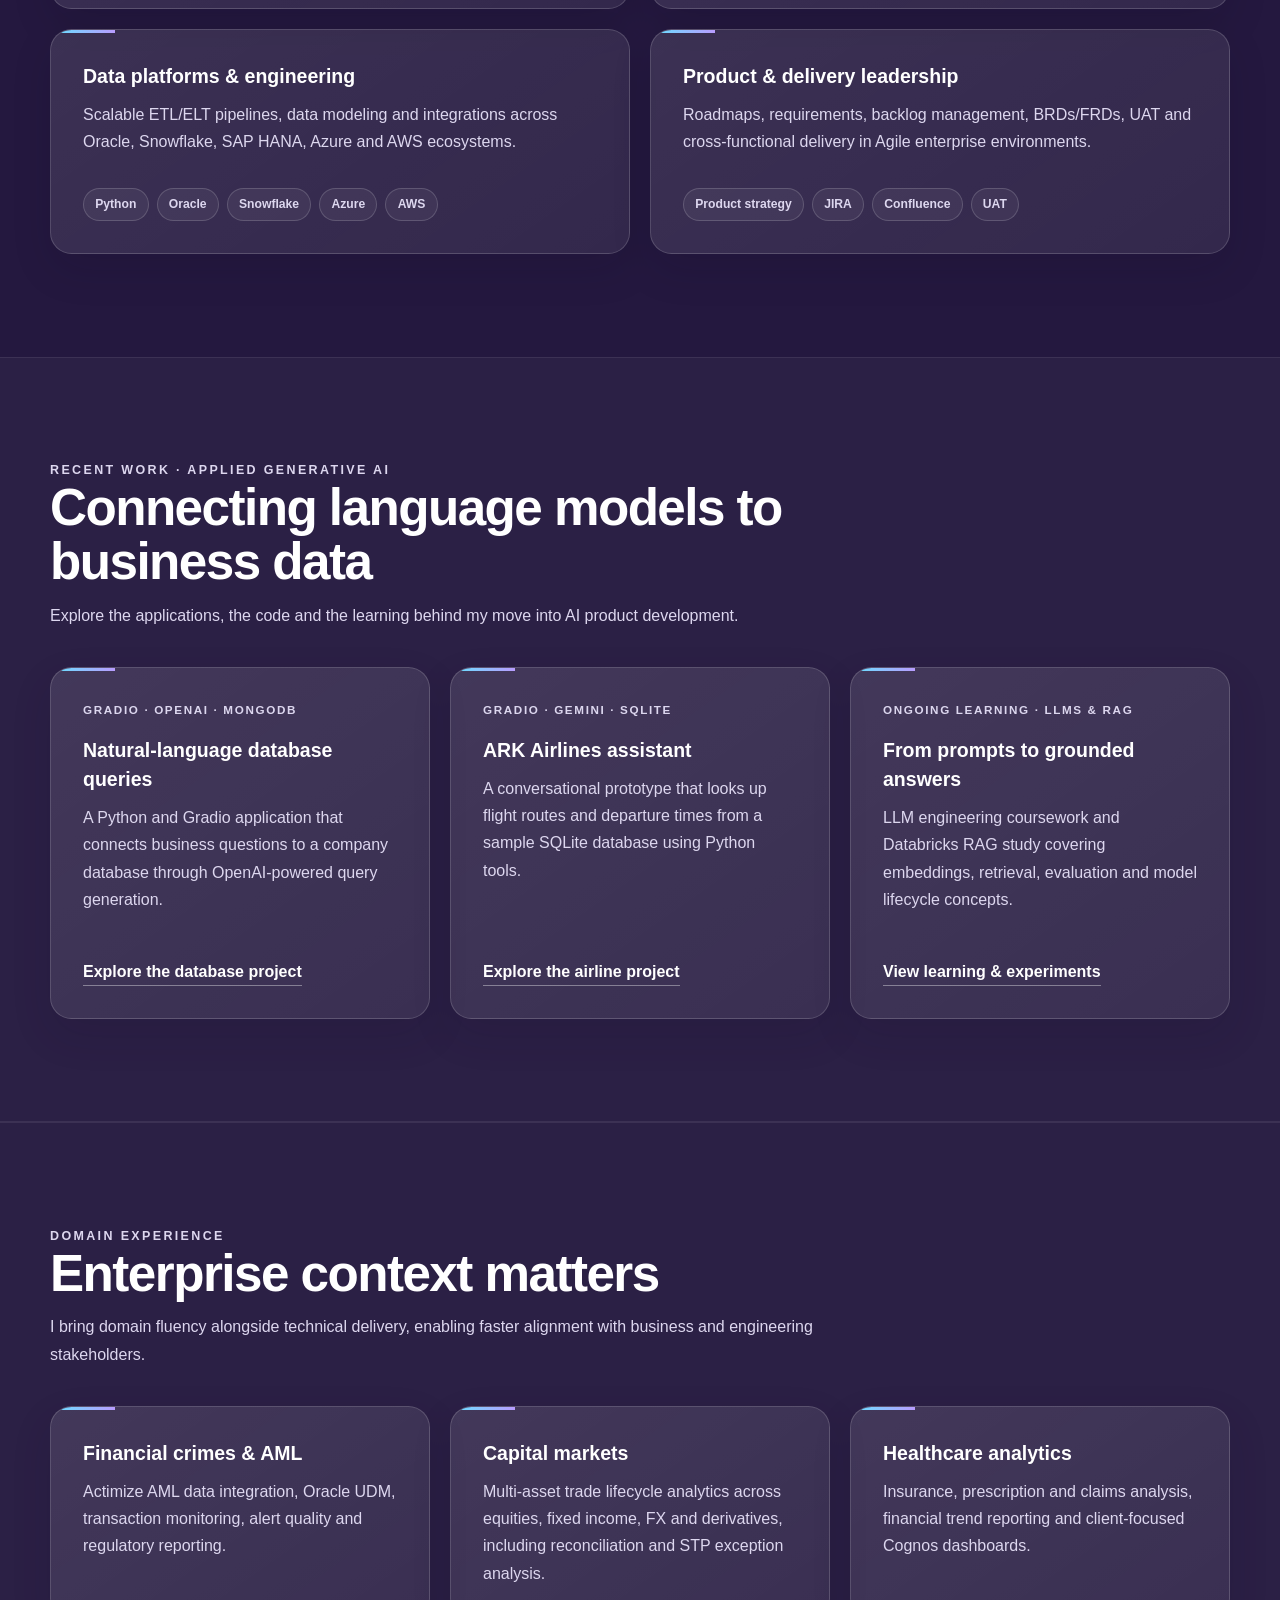
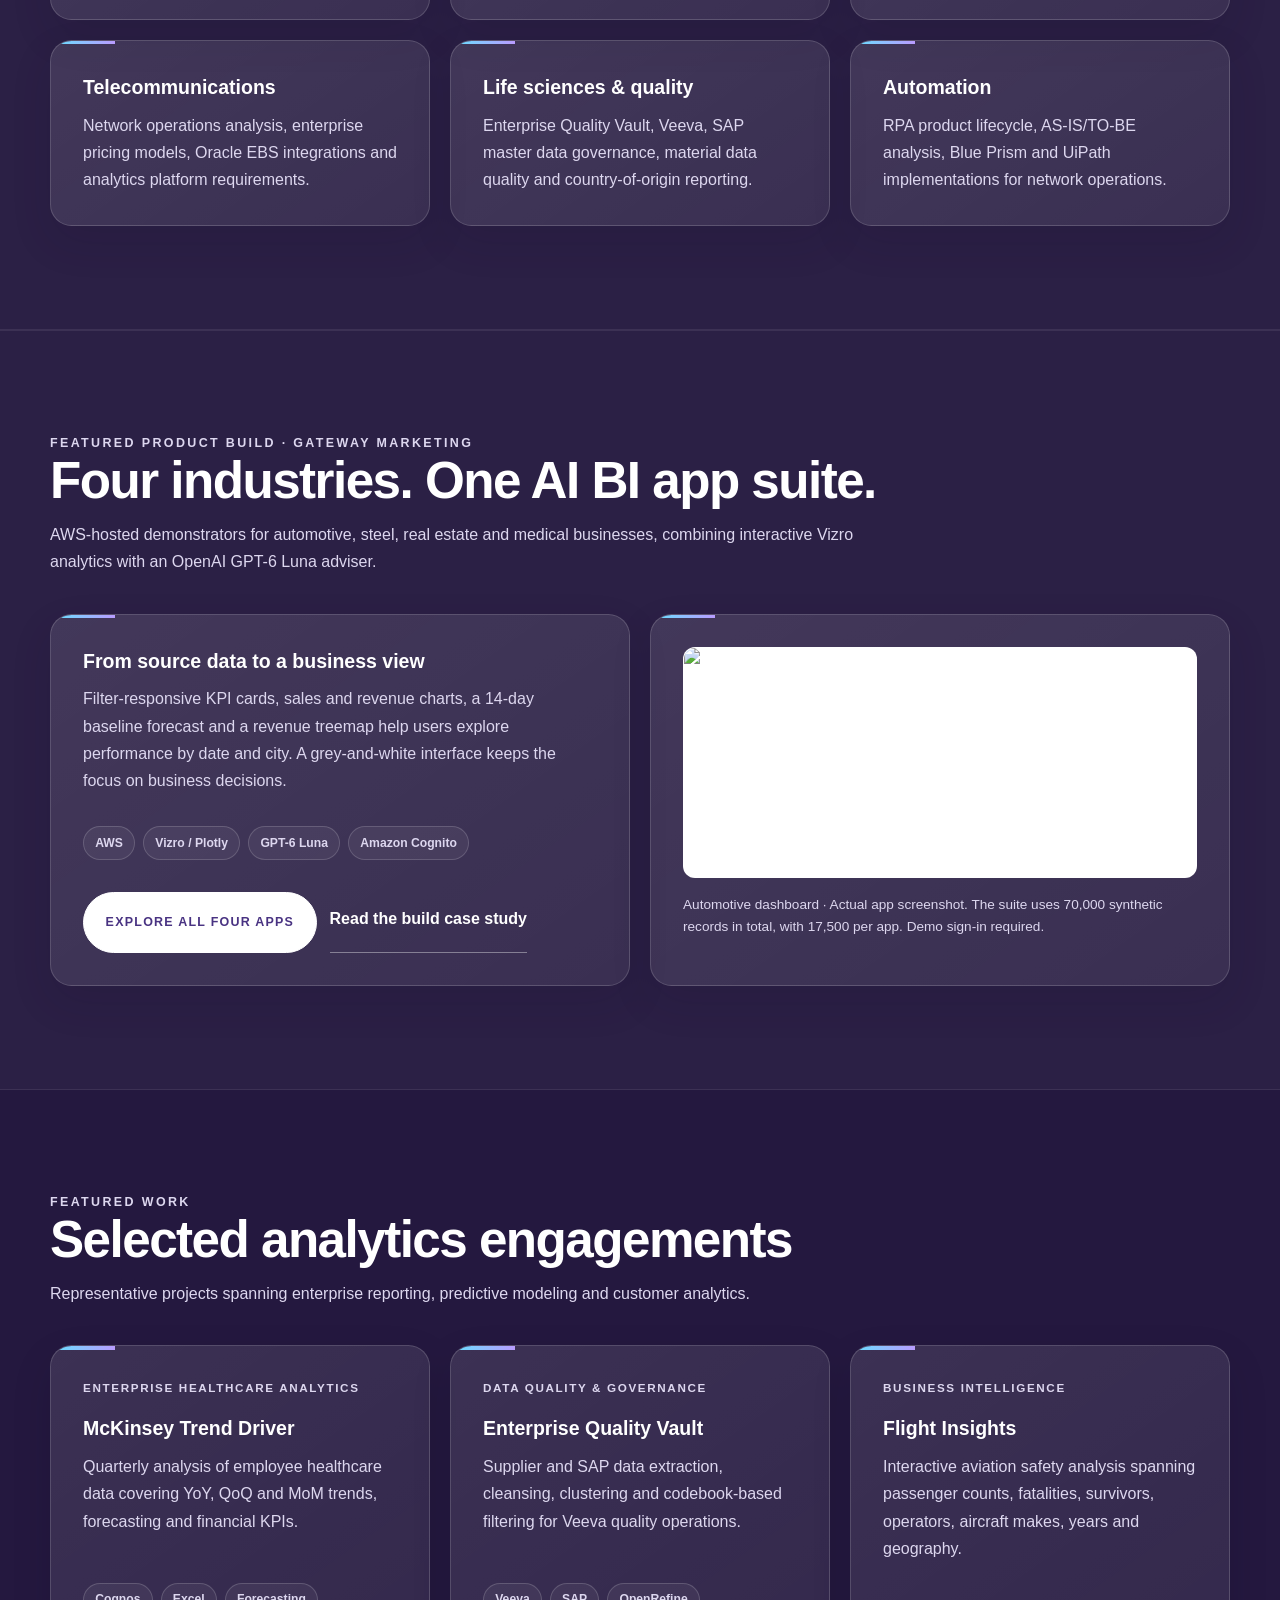
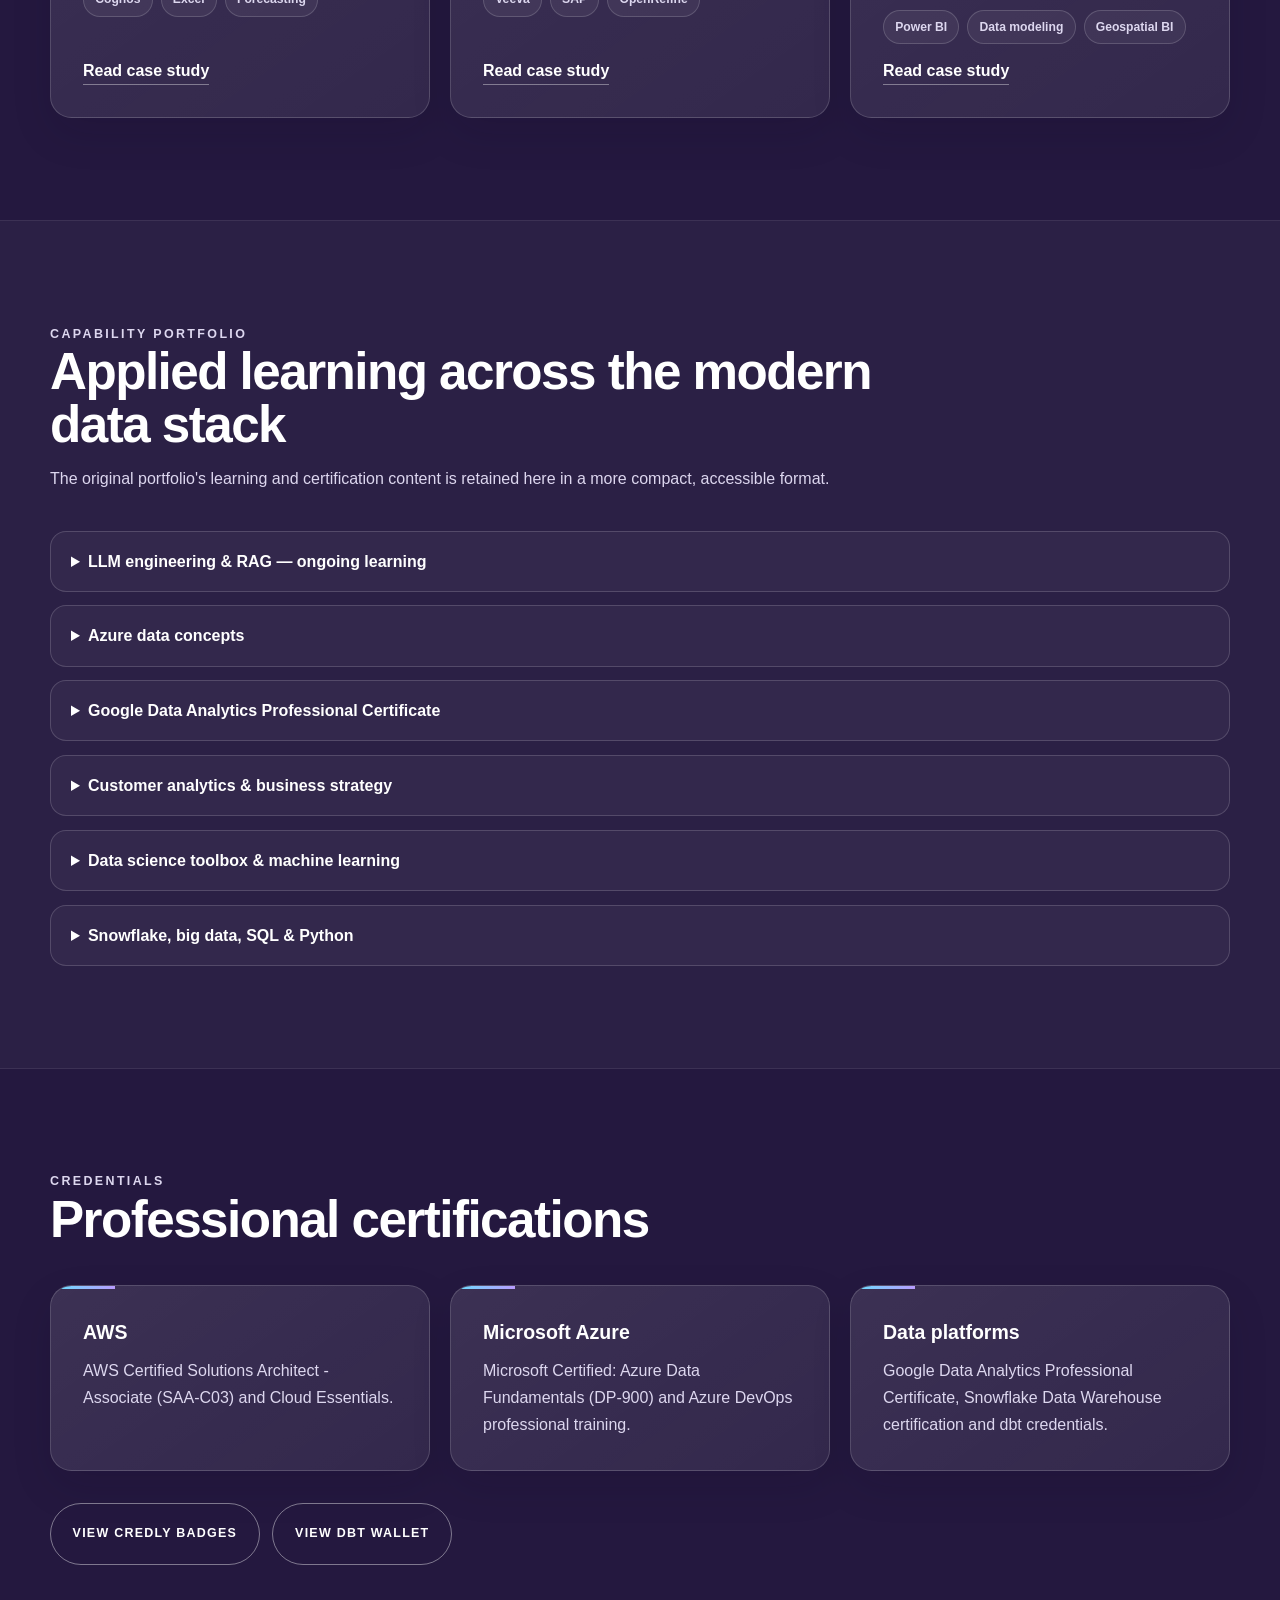
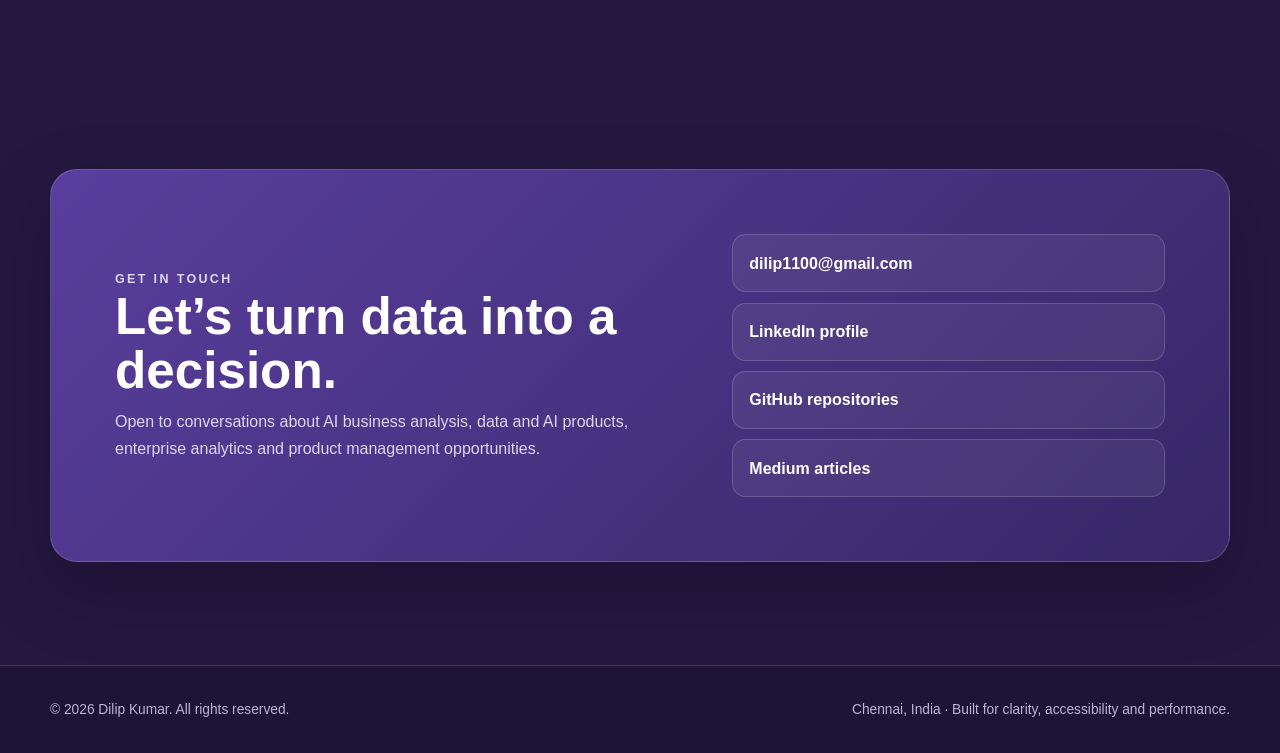
==== commit c38130c0: "Showcase LLM and Gradio projects with an applied AI portfolio" ====
--- a/index.html
+++ b/index.html
@@ -4,11 +4,11 @@
   <meta charset="utf-8">
   <meta name="viewport" content="width=device-width, initial-scale=1">
   <title>Dilip Kumar | Data Business Analyst & Product Manager</title>
-  <meta name="description" content="Portfolio of Dilip Kumar, a data business analyst and product manager specializing in enterprise analytics, financial crimes technology, capital markets, BI and cloud data platforms.">
+  <meta name="description" content="Portfolio of Dilip Kumar: data business analysis, product management, LLM applications, Gradio interfaces, database assistants and AWS AI BI demos.">
   <meta name="theme-color" content="#5e42a6">
   <meta property="og:type" content="website">
   <meta property="og:title" content="Dilip Kumar | Data Business Analyst & Product Manager">
-  <meta property="og:description" content="Enterprise analytics, AWS-hosted AI BI apps, product management and data platform delivery.">
+  <meta property="og:description" content="LLM and Gradio applications, database assistants, AWS AI BI demos and enterprise data product delivery.">
   <meta property="og:image" content="https://dilip1100.github.io/DilipSrinivasan/images/og.png">
   <meta property="og:url" content="https://dilip1100.github.io/DilipSrinivasan/">
   <meta name="twitter:card" content="summary_large_image">
@@ -29,7 +29,7 @@
         <a href="index.html" aria-current="page">Home</a>
         <a href="experience.html">Experience</a>
         <a href="Projects.html">Projects</a>
-        <a href="Dashboards.html">Dashboards</a>
+        <a href="AI.html">AI &amp; LLMs</a><a href="Dashboards.html">Dashboards</a>
         <a href="#contact">Contact</a>
       </nav>
     </div>
@@ -39,12 +39,12 @@
     <section class="hero" aria-labelledby="hero-title">
       <div class="container hero-grid">
         <div>
-          <p class="eyebrow">Data · Product · Enterprise Transformation</p>
+          <p class="eyebrow">Data · Product · Applied AI</p>
           <h1 id="hero-title">Dilip Kumar</h1>
           <p class="role">Data Business Analyst & Product Manager</p>
-          <p class="lede">I translate complex business problems into scalable data products, trusted reporting and actionable decisions across financial services, telecom, healthcare and life sciences.</p>
+          <p class="lede">I translate complex business problems into data products, trusted reporting and practical AI applications. My recent work connects LLMs with business data through Gradio interfaces and AWS-hosted analytics.</p>
           <div class="hero-actions">
-            <a class="button enterprise-button primary" href="Projects.html">Explore my work</a>
+            <a class="button enterprise-button primary" href="AI.html">Explore AI &amp; LLM work</a>
             <a class="button enterprise-button" href="documents/Dilip-Kumar-Resume.pdf" download>Download résumé</a>
             <a class="button enterprise-button" href="mailto:dilip1100@gmail.com">Contact me</a>
           </div>
@@ -61,7 +61,7 @@
         <div class="trust-item"><strong class="trust-value">7+ years</strong><span class="trust-label">Analytics & product delivery</span></div>
         <div class="trust-item"><strong class="trust-value">6 domains</strong><span class="trust-label">Cross-industry experience</span></div>
         <div class="trust-item"><strong class="trust-value">SQL + Python</strong><span class="trust-label">Analysis & automation</span></div>
-        <div class="trust-item"><strong class="trust-value">BI + Cloud</strong><span class="trust-label">Enterprise data platforms</span></div>
+        <div class="trust-item"><strong class="trust-value">LLMs + Gradio</strong><span class="trust-label">AI apps &amp; cloud analytics</span></div>
       </div>
     </section>
 
@@ -70,9 +70,14 @@
         <div class="section-head">
           <p class="eyebrow">Core expertise</p>
           <h2>From ambiguous requirements to measurable outcomes</h2>
-          <p>My work combines business analysis, product ownership, data engineering and decision intelligence.</p>
-        </div>
-        <div class="grid three">
+          <p>My work combines business analysis, product ownership, data engineering and hands-on generative AI application development.</p>
+        </div>
+        <div class="grid two">
+          <article class="card">
+            <h3>LLM applications &amp; Gradio</h3>
+            <p>Natural-language database interfaces, conversational assistants and prompt design using Python, Gradio and model APIs, with practical exposure to OpenAI, Gemini, OpenRouter and Groq.</p>
+            <div class="skill-tags"><span class="tag">LLM integration</span><span class="tag">Gradio</span><span class="tag">Python</span><span class="tag">Prompt engineering</span></div>
+          </article>
           <article class="card">
             <h3>Data analytics & BI</h3>
             <p>Deep-dive analysis, reconciliation, root-cause analysis, KPI design and executive reporting with SQL, Excel, Power BI, Tableau and Cognos.</p>
@@ -88,6 +93,17 @@
             <p>Roadmaps, requirements, backlog management, BRDs/FRDs, UAT and cross-functional delivery in Agile enterprise environments.</p>
             <div class="skill-tags"><span class="tag">Product strategy</span><span class="tag">JIRA</span><span class="tag">Confluence</span><span class="tag">UAT</span></div>
           </article>
+        </div>
+      </div>
+    </section>
+
+    <section class="section alt" id="recent-ai">
+      <div class="container">
+        <div class="section-head"><p class="eyebrow">Recent work · Applied generative AI</p><h2>Connecting language models to business data</h2><p>Explore the applications, the code and the learning behind my move into AI product development.</p></div>
+        <div class="grid three">
+          <article class="card project-card"><p class="project-label">Gradio · OpenAI · MongoDB</p><h3>Natural-language database queries</h3><p>A Python and Gradio application that connects business questions to a company database through OpenAI-powered query generation.</p><div class="card-actions"><a class="card-link" href="AI.html#database-assistant">Explore the database project</a></div></article>
+          <article class="card project-card"><p class="project-label">Gradio · Gemini · SQLite</p><h3>ARK Airlines assistant</h3><p>A conversational prototype that looks up flight routes and departure times from a sample SQLite database using Python tools.</p><div class="card-actions"><a class="card-link" href="AI.html#airline-assistant">Explore the airline project</a></div></article>
+          <article class="card project-card"><p class="project-label">Ongoing learning · LLMs &amp; RAG</p><h3>From prompts to grounded answers</h3><p>LLM engineering coursework and Databricks RAG study covering embeddings, retrieval, evaluation and model lifecycle concepts.</p><div class="card-actions"><a class="card-link" href="AI.html#learning">View learning &amp; experiments</a></div></article>
         </div>
       </div>
     </section>
@@ -161,6 +177,7 @@
           <p>The original portfolio's learning and certification content is retained here in a more compact, accessible format.</p>
         </div>
         <div class="details-list">
+          <details><summary>LLM engineering &amp; RAG — ongoing learning</summary><p>Ed Donner’s LLM Engineering coursework and Databricks RAG study: prompt design, embeddings, vector search, retrieval quality, answer evaluation and model lifecycle concepts. <a href="AI.html#learning">Explore the learning portfolio</a>.</p></details>
           <details><summary>Azure data concepts</summary><p>Working knowledge of IaaS, PaaS and SaaS; Azure Cosmos DB, Azure SQL, relational, non-relational and graph databases; Azure Synapse Analytics, Databricks, Data Factory and Data Lake.</p></details>
           <details><summary>Google Data Analytics Professional Certificate</summary><p>Completed the eight-course sequence covering data sourcing, cleansing, transformation, analysis, visualization and recruiter-ready case-study communication.</p></details>
           <details><summary>Customer analytics & business strategy</summary><p>Applied customer data collection and behavior-prediction concepts alongside SWOT, competitor, environmental, Five Forces, capability analysis and strategy maps.</p></details>
@@ -193,7 +210,7 @@
         <div>
           <p class="eyebrow">Get in touch</p>
           <h2>Let’s turn data into a decision.</h2>
-          <p>Open to conversations about enterprise analytics, data products, business analysis and product management opportunities.</p>
+          <p>Open to conversations about AI business analysis, data and AI products, enterprise analytics and product management opportunities.</p>
         </div>
         <div class="contact-links">
           <a href="mailto:dilip1100@gmail.com">dilip1100@gmail.com</a>
--- a/assets/css/enterprise.css
+++ b/assets/css/enterprise.css
@@ -154,6 +154,8 @@
 
 .nav-toggle {
   display: none;
+  width: 2.75rem;
+  height: 2.75rem;
   min-width: 2.75rem;
   min-height: 2.75rem;
   padding: 0;
@@ -162,6 +164,8 @@
   color: #fff;
   background: transparent;
   font-size: 1.15rem;
+  line-height: 1;
+  letter-spacing: normal;
 }
 
 .container {
@@ -800,3 +804,18 @@
 .app-figure .app-shot { max-width: 1024px; margin-inline: auto; }
 .app-preview figcaption, .app-figure figcaption, .app-note { margin-top: 1rem; color: var(--muted); font-size: .85rem; line-height: 1.65; }
 .app-card .card-actions { padding-top: 1rem; }
+
+/* Applied AI portfolio */
+.ai-project { scroll-margin-top: 6rem; }
+.ai-project h3 { font-size: clamp(1.45rem, 2.5vw, 1.9rem); line-height: 1.25; }
+.ai-flow { margin-top: 2.5rem; }
+.ai-flow h3 { margin-bottom: .5rem; }
+.ai-flow > p { color: var(--muted); }
+.flow-steps { display: grid; grid-template-columns: repeat(4, minmax(0, 1fr)); gap: 1rem; padding: 0; list-style: none; }
+.flow-steps li { padding: 1.3rem; border-top: 2px solid var(--accent); background: rgba(255,255,255,.04); border-radius: 0 0 .75rem .75rem; }
+.flow-steps strong, .flow-steps span { display: block; }
+.flow-steps strong { margin: .6rem 0; color: #fff; }
+.flow-steps span { color: var(--muted); font-size: .9rem; }
+.flow-steps .flow-number { color: var(--cyan); font-weight: 800; letter-spacing: .12em; }
+@media (max-width: 900px) { .flow-steps { grid-template-columns: repeat(2, minmax(0, 1fr)); } }
+@media (max-width: 640px) { .flow-steps { grid-template-columns: 1fr; } }
